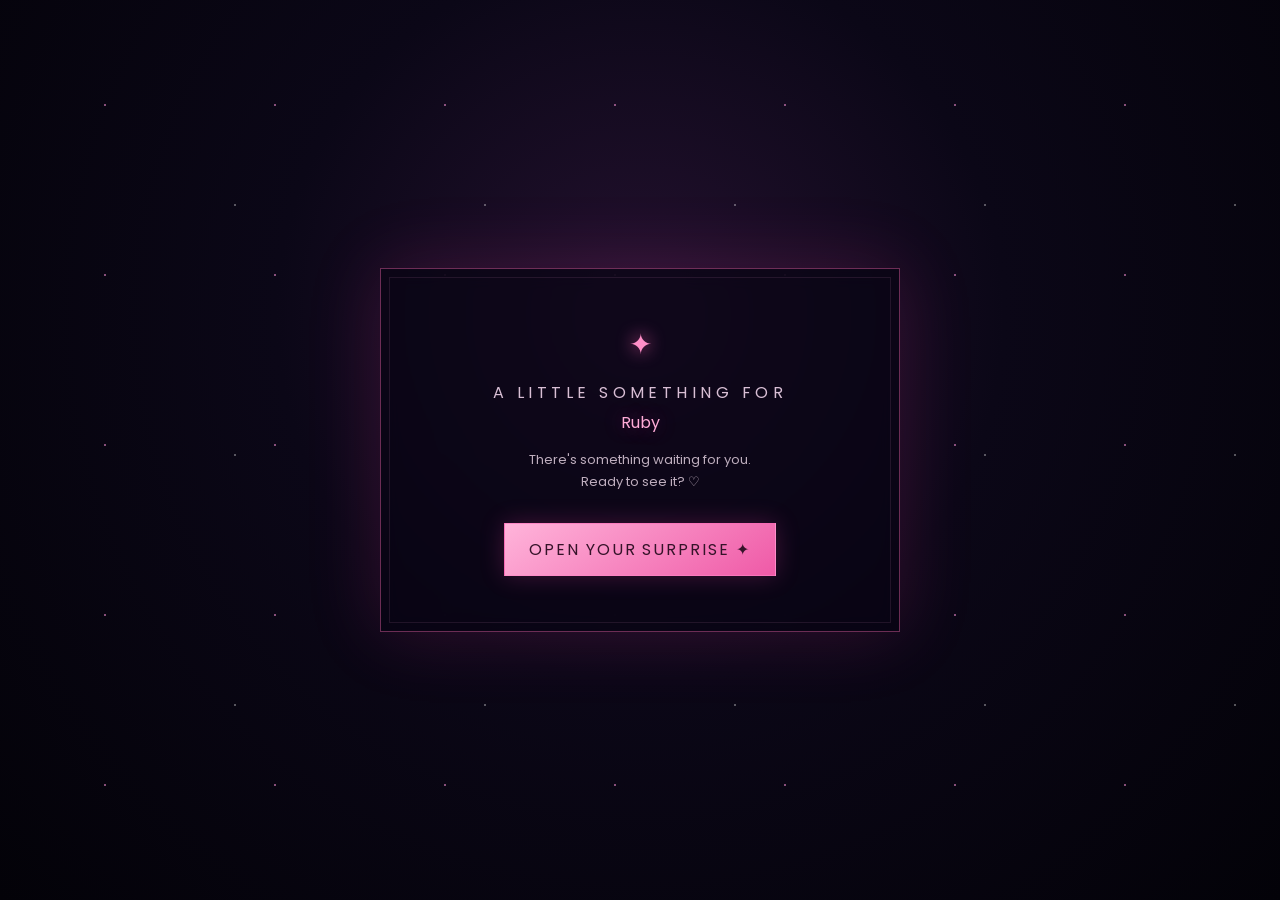
==== index.html @ 95f39a9d "Add initial HTML structure for Ruby surprise page" ====
<!DOCTYPE html>
<html lang="en">
<head>
<meta charset="utf-8">
<meta name="viewport" content="width=device-width,initial-scale=1">
<meta name="theme-color" content="#060511">
<title>For Ruby ✦</title>
<link rel="preconnect" href="https://fonts.googleapis.com">
<link rel="preconnect" href="https://fonts.gstatic.com" crossorigin>
<link href="https://fonts.googleapis.com/css2?family=Great+Vibes&family=Playfair+Display:wght@400;500;600&family=Poppins:wght@300;400;500&display=swap" rel="stylesheet">
<style>
*{box-sizing:border-box}
html,body{margin:0;width:100%;height:100%;overflow:hidden}
body{display:grid;place-items:center;background:radial-gradient(circle at 50% 35%,#24112f 0,#0b0717 42%,#030208 100%);color:#f8eefa;font-family:Poppins,sans-serif}
body:before{content:"";position:fixed;inset:0;pointer-events:none;background-image:radial-gradient(circle,rgba(255,151,220,.8) 0 1px,transparent 1.5px),radial-gradient(circle,rgba(255,255,255,.5) 0 1px,transparent 1.5px);background-size:170px 170px,250px 250px;background-position:20px 20px,110px 80px;animation:stars 18s linear infinite;opacity:.65}
@keyframes stars{to{background-position:190px 180px,10px -100px}}
.card{position:relative;width:min(520px,90vw);padding:55px 30px;text-align:center;border:1px solid rgba(255,105,183,.4);background:rgba(9,5,20,.72);box-shadow:0 0 70px rgba(255,65,170,.16);backdrop-filter:blur(10px)}
.card:before{content:"";position:absolute;inset:8px;border:1px solid rgba(255,155,215,.1);pointer-events:none}
.star{font-size:28px;color:#ff8fc8;text-shadow:0 0 18px #ff62b4;animation:pulse 2s ease-in-out infinite}
@keyframes pulse{50%{transform:scale(1.15);text-shadow:0 0 30px #ff62b4}}
.kicker{margin:14px 0 5px;font:500 12px var(--display);letter-spacing:.28em;color:#d9bfd5}
h1{margin:0;font:400 clamp(55px,14vw,85px)/1 var(--script);color:#ffacd8;text-shadow:0 0 20px rgba(255,89,178,.4)}
p{margin:14px 0 30px;color:#bfaebe;font-size:13px;line-height:1.7}
.enter{display:inline-flex;align-items:center;justify-content:center;min-width:190px;padding:13px 24px;border:1px solid rgba(255,117,191,.55);background:linear-gradient(145deg,#ffb4da,#ef5aa7);color:#351329;text-decoration:none;font:500 11px var(--display);letter-spacing:.12em;box-shadow:0 0 25px rgba(255,75,174,.22);transition:.25s}
.enter:hover{transform:translateY(-3px);box-shadow:0 0 35px rgba(255,75,174,.4)}
@media(max-width:500px){.card{padding:45px 22px}.enter{width:100%}}
</style>
</head>
<body>
<main class="card">
<div class="star">✦</div>
<div class="kicker">A LITTLE SOMETHING FOR</div>
<h1>Ruby</h1>
<p>There's something waiting for you.<br>Ready to see it? ♡</p>
<a class="enter" href="birthday.html">OPEN YOUR SURPRISE ✦</a>
</main>
</body>
</html>
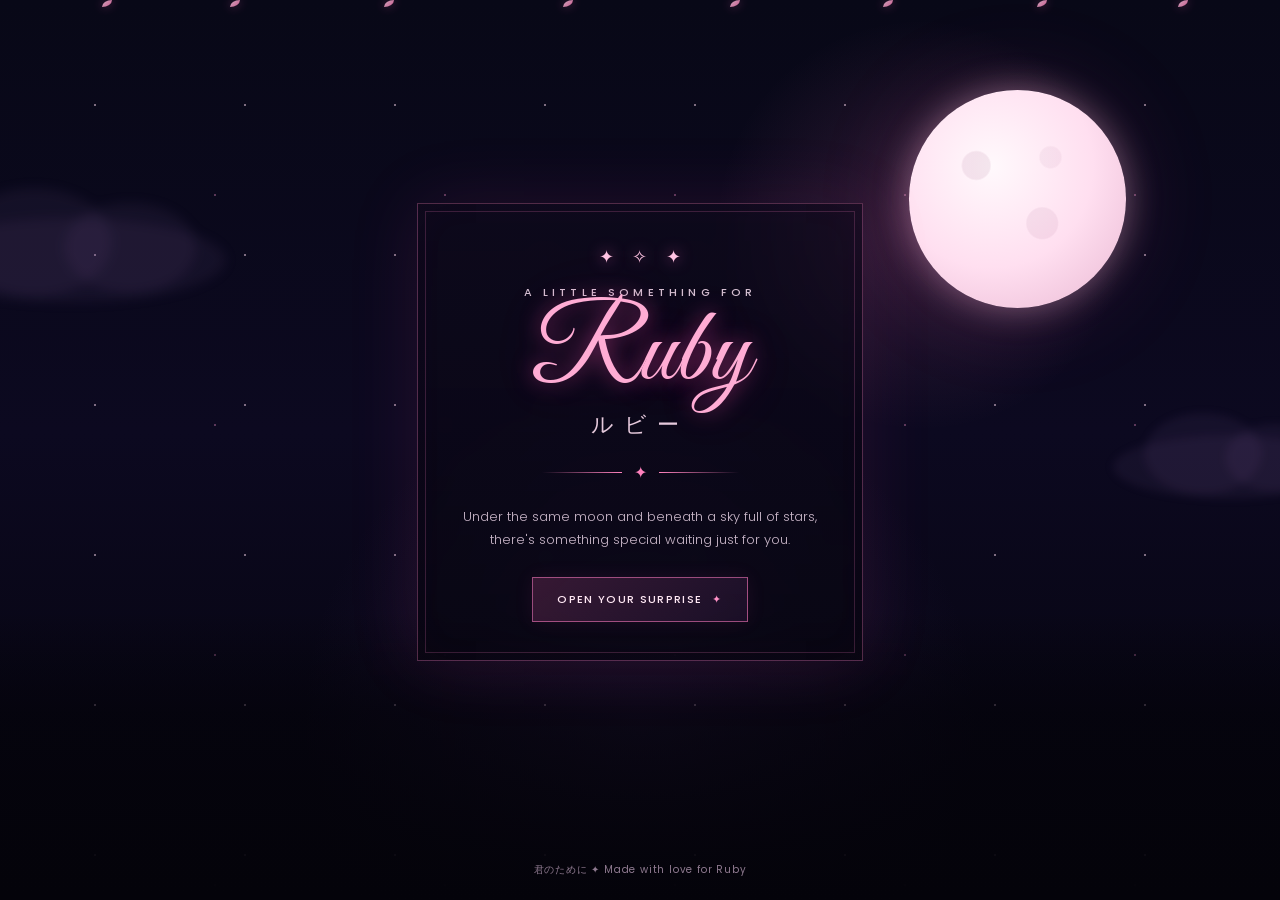
==== commit d87b60a8: "Modify theme color and improve HTML structure Updated theme color and enhanced layout with new eleme" ====
--- a/index.html
+++ b/index.html
@@ -1,38 +1,75 @@
+```html
 <!DOCTYPE html>
 <html lang="en">
 <head>
 <meta charset="utf-8">
 <meta name="viewport" content="width=device-width,initial-scale=1">
-<meta name="theme-color" content="#060511">
+<meta name="theme-color" content="#070511">
 <title>For Ruby ✦</title>
 <link rel="preconnect" href="https://fonts.googleapis.com">
 <link rel="preconnect" href="https://fonts.gstatic.com" crossorigin>
-<link href="https://fonts.googleapis.com/css2?family=Great+Vibes&family=Playfair+Display:wght@400;500;600&family=Poppins:wght@300;400;500&display=swap" rel="stylesheet">
+<link href="https://fonts.googleapis.com/css2?family=Cormorant+Garamond:wght@400;500;600;700&family=Great+Vibes&family=Poppins:wght@300;400;500&display=swap" rel="stylesheet">
 <style>
-*{box-sizing:border-box}
+:root{--pink:#ff79bd;--pink2:#ffc4e3;--ink:#f9edf6;--muted:#c4aec2}
+*{box-sizing:border-box;-webkit-tap-highlight-color:transparent;-webkit-user-select:none;user-select:none}
 html,body{margin:0;width:100%;height:100%;overflow:hidden}
-body{display:grid;place-items:center;background:radial-gradient(circle at 50% 35%,#24112f 0,#0b0717 42%,#030208 100%);color:#f8eefa;font-family:Poppins,sans-serif}
-body:before{content:"";position:fixed;inset:0;pointer-events:none;background-image:radial-gradient(circle,rgba(255,151,220,.8) 0 1px,transparent 1.5px),radial-gradient(circle,rgba(255,255,255,.5) 0 1px,transparent 1.5px);background-size:170px 170px,250px 250px;background-position:20px 20px,110px 80px;animation:stars 18s linear infinite;opacity:.65}
-@keyframes stars{to{background-position:190px 180px,10px -100px}}
-.card{position:relative;width:min(520px,90vw);padding:55px 30px;text-align:center;border:1px solid rgba(255,105,183,.4);background:rgba(9,5,20,.72);box-shadow:0 0 70px rgba(255,65,170,.16);backdrop-filter:blur(10px)}
-.card:before{content:"";position:absolute;inset:8px;border:1px solid rgba(255,155,215,.1);pointer-events:none}
-.star{font-size:28px;color:#ff8fc8;text-shadow:0 0 18px #ff62b4;animation:pulse 2s ease-in-out infinite}
-@keyframes pulse{50%{transform:scale(1.15);text-shadow:0 0 30px #ff62b4}}
-.kicker{margin:14px 0 5px;font:500 12px var(--display);letter-spacing:.28em;color:#d9bfd5}
-h1{margin:0;font:400 clamp(55px,14vw,85px)/1 var(--script);color:#ffacd8;text-shadow:0 0 20px rgba(255,89,178,.4)}
-p{margin:14px 0 30px;color:#bfaebe;font-size:13px;line-height:1.7}
-.enter{display:inline-flex;align-items:center;justify-content:center;min-width:190px;padding:13px 24px;border:1px solid rgba(255,117,191,.55);background:linear-gradient(145deg,#ffb4da,#ef5aa7);color:#351329;text-decoration:none;font:500 11px var(--display);letter-spacing:.12em;box-shadow:0 0 25px rgba(255,75,174,.22);transition:.25s}
-.enter:hover{transform:translateY(-3px);box-shadow:0 0 35px rgba(255,75,174,.4)}
-@media(max-width:500px){.card{padding:45px 22px}.enter{width:100%}}
+body{font-family:Poppins,sans-serif;color:var(--ink);background:#05040d}
+.scene{position:fixed;inset:0;overflow:hidden;background:radial-gradient(circle at 72% 25%,rgba(255,125,194,.16),transparent 18%),radial-gradient(circle at 50% 80%,rgba(105,65,153,.2),transparent 35%),linear-gradient(180deg,#080817 0%,#0c0920 48%,#05040d 100%)}
+.moon{position:absolute;width:clamp(130px,17vw,230px);height:clamp(130px,17vw,230px);right:12%;top:10%;border-radius:50%;background:radial-gradient(circle at 38% 35%,#fff9fc,#ffdff0 52%,#e9b7d2 100%);box-shadow:0 0 35px rgba(255,194,226,.4),0 0 100px rgba(255,95,177,.15)}
+.moon:after{content:"";position:absolute;inset:12%;border-radius:50%;background:radial-gradient(circle at 25% 30%,rgba(184,132,166,.16) 0 8%,transparent 9%),radial-gradient(circle at 65% 65%,rgba(184,132,166,.13) 0 10%,transparent 11%),radial-gradient(circle at 70% 25%,rgba(184,132,166,.1) 0 6%,transparent 7%)}
+.cloud{position:absolute;width:260px;height:70px;border-radius:50%;background:rgba(122,91,145,.1);filter:blur(5px)}
+.cloud:before,.cloud:after{content:"";position:absolute;border-radius:50%;background:inherit}
+.cloud:before{width:130px;height:90px;left:35px;bottom:5px}.cloud:after{width:110px;height:75px;right:25px;bottom:8px}
+.c1{left:-60px;top:25%;transform:scale(1.2)}.c2{right:-80px;top:48%;transform:scale(.9)}
+.sakura{position:absolute;inset:0;pointer-events:none;overflow:hidden}
+.petal{position:absolute;width:10px;height:7px;background:linear-gradient(135deg,#ffd2e8,#ff6eae);border-radius:100% 0 100% 0;opacity:.8;filter:drop-shadow(0 0 5px rgba(255,105,183,.5));animation:fall linear infinite}
+.p1{left:8%;animation-duration:9s;animation-delay:-2s}.p2{left:18%;animation-duration:12s;animation-delay:-7s}.p3{left:30%;animation-duration:10s;animation-delay:-4s}.p4{left:44%;animation-duration:14s;animation-delay:-10s}.p5{left:57%;animation-duration:11s;animation-delay:-6s}.p6{left:69%;animation-duration:13s;animation-delay:-3s}.p7{left:81%;animation-duration:9s;animation-delay:-5s}.p8{left:92%;animation-duration:15s;animation-delay:-9s}
+@keyframes fall{0%{transform:translate3d(0,-10vh,0) rotate(0deg)}35%{margin-left:55px}70%{margin-left:-35px}100%{transform:translate3d(0,110vh,0) rotate(420deg)}}
+.stars{position:absolute;inset:0;background-image:radial-gradient(circle,rgba(255,220,241,.8) 0 1px,transparent 1.5px),radial-gradient(circle,rgba(255,154,211,.55) 0 1px,transparent 1.5px);background-size:150px 150px,230px 230px;background-position:20px 30px,100px 80px;opacity:.6;animation:stars 18s linear infinite}
+@keyframes stars{to{background-position:170px 180px,-30px -100px}}
+.torii{position:absolute;bottom:-8px;left:50%;width:min(620px,75vw);height:270px;transform:translateX(-50%);opacity:.2}
+.torii:before{content:"";position:absolute;left:7%;right:7%;top:22px;height:15px;background:#160b1e;box-shadow:0 -20px 0 -3px #160b1e}
+.torii:after{content:"";position:absolute;left:18%;right:18%;top:36px;height:234px;border-left:13px solid #160b1e;border-right:13px solid #160b1e;box-shadow:inset 0 0 0 0 #160b1e}
+.ground{position:absolute;left:0;right:0;bottom:0;height:32%;background:linear-gradient(180deg,transparent,rgba(4,3,11,.7) 35%,#04030a 100%)}
+.content{position:relative;z-index:5;width:min(650px,90vw);height:100%;margin:auto;display:flex;align-items:center;justify-content:center;text-align:center;padding-bottom:4vh}
+.card{position:relative;padding:42px 45px 38px;border:1px solid rgba(255,130,194,.3);background:linear-gradient(180deg,rgba(15,9,27,.62),rgba(6,5,15,.74));backdrop-filter:blur(8px);box-shadow:0 0 70px rgba(255,74,174,.1),inset 0 0 40px rgba(255,105,183,.025)}
+.card:before,.card:after{content:"";position:absolute;inset:7px;border:1px solid rgba(255,125,190,.1);pointer-events:none}
+.symbol{font-family:"Cormorant Garamond",serif;color:var(--pink2);font-size:18px;letter-spacing:.4em;margin-left:.4em;text-shadow:0 0 15px rgba(255,105,183,.7)}
+.small{margin:16px 0 2px;font:500 11px Poppins,sans-serif;letter-spacing:.38em;color:#d4bfd1}
+h1{margin:0;font:400 clamp(70px,12vw,105px)/1 "Great Vibes",cursive;color:#ffacd4;text-shadow:0 0 20px rgba(255,82,175,.5),0 0 55px rgba(255,82,175,.18)}
+.jp{margin:2px 0 20px;font:400 22px "Cormorant Garamond",serif;letter-spacing:.45em;color:#e5c9dc}
+.line{display:flex;align-items:center;gap:12px;justify-content:center;color:#ff82be}.line span{width:80px;height:1px;background:linear-gradient(90deg,transparent,#ff82be)}.line span:last-child{background:linear-gradient(90deg,#ff82be,transparent)}
+.message{margin:20px 0 26px;color:#cbb8ca;font:300 13px/1.8 Poppins,sans-serif}
+.enter{display:inline-flex;align-items:center;justify-content:center;gap:10px;min-width:205px;padding:13px 24px;border:1px solid rgba(255,125,193,.55);background:linear-gradient(135deg,rgba(255,105,183,.18),rgba(112,58,130,.16));color:#ffe8f4;text-decoration:none;font:500 11px Poppins,sans-serif;letter-spacing:.12em;transition:.3s;box-shadow:0 0 20px rgba(255,91,178,.08)}
+.enter:hover{transform:translateY(-3px);background:linear-gradient(135deg,rgba(255,105,183,.3),rgba(112,58,130,.22));box-shadow:0 0 30px rgba(255,91,178,.25);border-color:#ff91c7}
+.enter span{color:#ff91c7}
+.footer{position:absolute;bottom:22px;left:0;right:0;text-align:center;color:#8f7a90;font:10px Poppins,sans-serif;letter-spacing:.08em}
+@media(max-width:600px){.moon{right:-3%;top:8%;width:135px;height:135px}.card{padding:34px 20px 30px;width:100%}.small{font-size:9px;letter-spacing:.25em}h1{font-size:75px}.jp{font-size:18px}.message{font-size:12px}.torii{width:110vw;height:220px}.enter{width:100%}}
+@media(prefers-reduced-motion:reduce){*,*::before,*::after{animation-duration:.01ms!important;animation-iteration-count:1!important;transition-duration:.01ms!important}}
 </style>
 </head>
 <body>
-<main class="card">
-<div class="star">✦</div>
-<div class="kicker">A LITTLE SOMETHING FOR</div>
+<div class="scene">
+<div class="stars"></div>
+<div class="moon"></div>
+<div class="cloud c1"></div>
+<div class="cloud c2"></div>
+<div class="sakura"><i class="petal p1"></i><i class="petal p2"></i><i class="petal p3"></i><i class="petal p4"></i><i class="petal p5"></i><i class="petal p6"></i><i class="petal p7"></i><i class="petal p8"></i></div>
+<div class="torii"></div>
+<div class="ground"></div>
+<div class="content">
+<div class="card">
+<div class="symbol">✦ ✧ ✦</div>
+<div class="small">A LITTLE SOMETHING FOR</div>
 <h1>Ruby</h1>
-<p>There's something waiting for you.<br>Ready to see it? ♡</p>
-<a class="enter" href="birthday.html">OPEN YOUR SURPRISE ✦</a>
-</main>
+<div class="jp">ルビー</div>
+<div class="line"><span></span>✦<span></span></div>
+<p class="message">Under the same moon and beneath a sky full of stars,<br>there's something special waiting just for you.</p>
+<a class="enter" href="birthday.html">OPEN YOUR SURPRISE <span>✦</span></a>
+</div>
+</div>
+<div class="footer">君のために ✦ Made with love for Ruby</div>
+</div>
 </body>
 </html>
+```
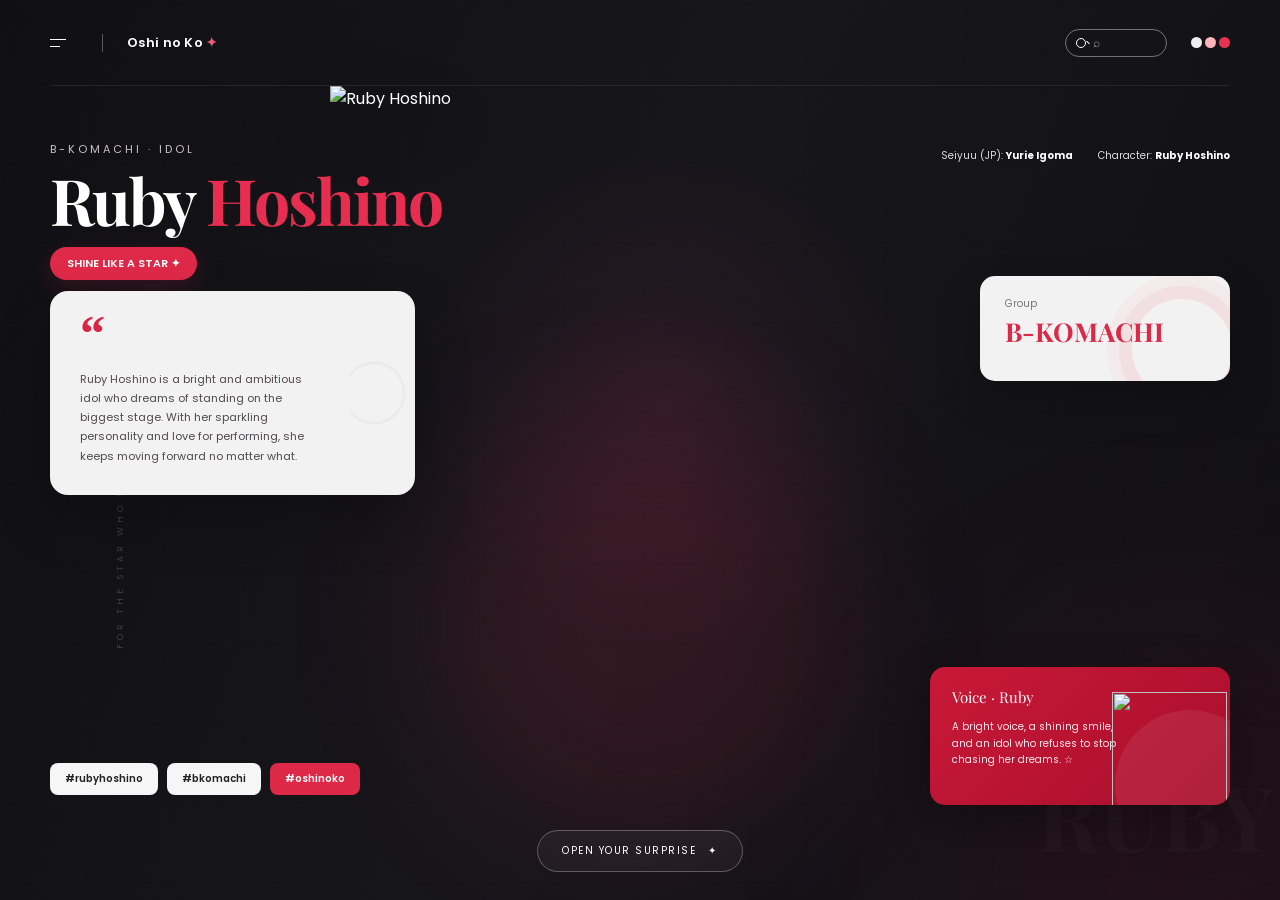
==== commit f4d2e5a3: "Revise HTML structure and styles for Ruby page Updated meta tags, title, and styles for improved lay" ====
--- a/index.html
+++ b/index.html
@@ -1,75 +1,643 @@
-```html
 <!DOCTYPE html>
 <html lang="en">
 <head>
-<meta charset="utf-8">
-<meta name="viewport" content="width=device-width,initial-scale=1">
-<meta name="theme-color" content="#070511">
-<title>For Ruby ✦</title>
+<meta charset="UTF-8">
+<meta name="viewport" content="width=device-width,initial-scale=1.0">
+<meta name="theme-color" content="#111014">
+<title>Ruby Hoshino ✦ Oshi no Ko</title>
 <link rel="preconnect" href="https://fonts.googleapis.com">
 <link rel="preconnect" href="https://fonts.gstatic.com" crossorigin>
-<link href="https://fonts.googleapis.com/css2?family=Cormorant+Garamond:wght@400;500;600;700&family=Great+Vibes&family=Poppins:wght@300;400;500&display=swap" rel="stylesheet">
+<link href="https://fonts.googleapis.com/css2?family=Cormorant+Garamond:wght@500;600;700&family=Playfair+Display:wght@500;600;700&family=Poppins:wght@400;500;600;700&display=swap" rel="stylesheet">
+
 <style>
-:root{--pink:#ff79bd;--pink2:#ffc4e3;--ink:#f9edf6;--muted:#c4aec2}
-*{box-sizing:border-box;-webkit-tap-highlight-color:transparent;-webkit-user-select:none;user-select:none}
-html,body{margin:0;width:100%;height:100%;overflow:hidden}
-body{font-family:Poppins,sans-serif;color:var(--ink);background:#05040d}
-.scene{position:fixed;inset:0;overflow:hidden;background:radial-gradient(circle at 72% 25%,rgba(255,125,194,.16),transparent 18%),radial-gradient(circle at 50% 80%,rgba(105,65,153,.2),transparent 35%),linear-gradient(180deg,#080817 0%,#0c0920 48%,#05040d 100%)}
-.moon{position:absolute;width:clamp(130px,17vw,230px);height:clamp(130px,17vw,230px);right:12%;top:10%;border-radius:50%;background:radial-gradient(circle at 38% 35%,#fff9fc,#ffdff0 52%,#e9b7d2 100%);box-shadow:0 0 35px rgba(255,194,226,.4),0 0 100px rgba(255,95,177,.15)}
-.moon:after{content:"";position:absolute;inset:12%;border-radius:50%;background:radial-gradient(circle at 25% 30%,rgba(184,132,166,.16) 0 8%,transparent 9%),radial-gradient(circle at 65% 65%,rgba(184,132,166,.13) 0 10%,transparent 11%),radial-gradient(circle at 70% 25%,rgba(184,132,166,.1) 0 6%,transparent 7%)}
-.cloud{position:absolute;width:260px;height:70px;border-radius:50%;background:rgba(122,91,145,.1);filter:blur(5px)}
-.cloud:before,.cloud:after{content:"";position:absolute;border-radius:50%;background:inherit}
-.cloud:before{width:130px;height:90px;left:35px;bottom:5px}.cloud:after{width:110px;height:75px;right:25px;bottom:8px}
-.c1{left:-60px;top:25%;transform:scale(1.2)}.c2{right:-80px;top:48%;transform:scale(.9)}
-.sakura{position:absolute;inset:0;pointer-events:none;overflow:hidden}
-.petal{position:absolute;width:10px;height:7px;background:linear-gradient(135deg,#ffd2e8,#ff6eae);border-radius:100% 0 100% 0;opacity:.8;filter:drop-shadow(0 0 5px rgba(255,105,183,.5));animation:fall linear infinite}
-.p1{left:8%;animation-duration:9s;animation-delay:-2s}.p2{left:18%;animation-duration:12s;animation-delay:-7s}.p3{left:30%;animation-duration:10s;animation-delay:-4s}.p4{left:44%;animation-duration:14s;animation-delay:-10s}.p5{left:57%;animation-duration:11s;animation-delay:-6s}.p6{left:69%;animation-duration:13s;animation-delay:-3s}.p7{left:81%;animation-duration:9s;animation-delay:-5s}.p8{left:92%;animation-duration:15s;animation-delay:-9s}
-@keyframes fall{0%{transform:translate3d(0,-10vh,0) rotate(0deg)}35%{margin-left:55px}70%{margin-left:-35px}100%{transform:translate3d(0,110vh,0) rotate(420deg)}}
-.stars{position:absolute;inset:0;background-image:radial-gradient(circle,rgba(255,220,241,.8) 0 1px,transparent 1.5px),radial-gradient(circle,rgba(255,154,211,.55) 0 1px,transparent 1.5px);background-size:150px 150px,230px 230px;background-position:20px 30px,100px 80px;opacity:.6;animation:stars 18s linear infinite}
-@keyframes stars{to{background-position:170px 180px,-30px -100px}}
-.torii{position:absolute;bottom:-8px;left:50%;width:min(620px,75vw);height:270px;transform:translateX(-50%);opacity:.2}
-.torii:before{content:"";position:absolute;left:7%;right:7%;top:22px;height:15px;background:#160b1e;box-shadow:0 -20px 0 -3px #160b1e}
-.torii:after{content:"";position:absolute;left:18%;right:18%;top:36px;height:234px;border-left:13px solid #160b1e;border-right:13px solid #160b1e;box-shadow:inset 0 0 0 0 #160b1e}
-.ground{position:absolute;left:0;right:0;bottom:0;height:32%;background:linear-gradient(180deg,transparent,rgba(4,3,11,.7) 35%,#04030a 100%)}
-.content{position:relative;z-index:5;width:min(650px,90vw);height:100%;margin:auto;display:flex;align-items:center;justify-content:center;text-align:center;padding-bottom:4vh}
-.card{position:relative;padding:42px 45px 38px;border:1px solid rgba(255,130,194,.3);background:linear-gradient(180deg,rgba(15,9,27,.62),rgba(6,5,15,.74));backdrop-filter:blur(8px);box-shadow:0 0 70px rgba(255,74,174,.1),inset 0 0 40px rgba(255,105,183,.025)}
-.card:before,.card:after{content:"";position:absolute;inset:7px;border:1px solid rgba(255,125,190,.1);pointer-events:none}
-.symbol{font-family:"Cormorant Garamond",serif;color:var(--pink2);font-size:18px;letter-spacing:.4em;margin-left:.4em;text-shadow:0 0 15px rgba(255,105,183,.7)}
-.small{margin:16px 0 2px;font:500 11px Poppins,sans-serif;letter-spacing:.38em;color:#d4bfd1}
-h1{margin:0;font:400 clamp(70px,12vw,105px)/1 "Great Vibes",cursive;color:#ffacd4;text-shadow:0 0 20px rgba(255,82,175,.5),0 0 55px rgba(255,82,175,.18)}
-.jp{margin:2px 0 20px;font:400 22px "Cormorant Garamond",serif;letter-spacing:.45em;color:#e5c9dc}
-.line{display:flex;align-items:center;gap:12px;justify-content:center;color:#ff82be}.line span{width:80px;height:1px;background:linear-gradient(90deg,transparent,#ff82be)}.line span:last-child{background:linear-gradient(90deg,#ff82be,transparent)}
-.message{margin:20px 0 26px;color:#cbb8ca;font:300 13px/1.8 Poppins,sans-serif}
-.enter{display:inline-flex;align-items:center;justify-content:center;gap:10px;min-width:205px;padding:13px 24px;border:1px solid rgba(255,125,193,.55);background:linear-gradient(135deg,rgba(255,105,183,.18),rgba(112,58,130,.16));color:#ffe8f4;text-decoration:none;font:500 11px Poppins,sans-serif;letter-spacing:.12em;transition:.3s;box-shadow:0 0 20px rgba(255,91,178,.08)}
-.enter:hover{transform:translateY(-3px);background:linear-gradient(135deg,rgba(255,105,183,.3),rgba(112,58,130,.22));box-shadow:0 0 30px rgba(255,91,178,.25);border-color:#ff91c7}
-.enter span{color:#ff91c7}
-.footer{position:absolute;bottom:22px;left:0;right:0;text-align:center;color:#8f7a90;font:10px Poppins,sans-serif;letter-spacing:.08em}
-@media(max-width:600px){.moon{right:-3%;top:8%;width:135px;height:135px}.card{padding:34px 20px 30px;width:100%}.small{font-size:9px;letter-spacing:.25em}h1{font-size:75px}.jp{font-size:18px}.message{font-size:12px}.torii{width:110vw;height:220px}.enter{width:100%}}
-@media(prefers-reduced-motion:reduce){*,*::before,*::after{animation-duration:.01ms!important;animation-iteration-count:1!important;transition-duration:.01ms!important}}
+*{box-sizing:border-box;margin:0;padding:0}
+html{scroll-behavior:smooth}
+body{background:#111014;color:#fff;font-family:Poppins,sans-serif;overflow-x:hidden}
+a{text-decoration:none;color:inherit}
+button{font:inherit}
+
+.page{
+  min-height:100vh;
+  position:relative;
+  overflow:hidden;
+  background:
+    radial-gradient(circle at 52% 45%,rgba(255,75,135,.09),transparent 30%),
+    linear-gradient(110deg,#101014,#17161b 48%,#101014);
+}
+
+.page:before{
+  content:"";
+  position:absolute;
+  inset:0;
+  opacity:.16;
+  pointer-events:none;
+  background-image:
+    linear-gradient(rgba(255,255,255,.035) 1px,transparent 1px),
+    linear-gradient(90deg,rgba(255,255,255,.035) 1px,transparent 1px);
+  background-size:80px 80px;
+}
+
+.page:after{
+  content:"";
+  position:absolute;
+  width:600px;
+  height:600px;
+  right:-240px;
+  bottom:-300px;
+  border-radius:50%;
+  background:rgba(230,35,75,.08);
+  filter:blur(100px);
+}
+
+.container{width:min(1180px,calc(100% - 70px));margin:auto;position:relative;z-index:2}
+
+/* HEADER */
+
+.header{
+  height:86px;
+  display:flex;
+  align-items:center;
+  justify-content:space-between;
+  border-bottom:1px solid rgba(255,255,255,.08);
+}
+
+.header-left,.header-right{display:flex;align-items:center;gap:24px}
+
+.menu{
+  width:28px;
+  height:20px;
+  display:flex;
+  flex-direction:column;
+  justify-content:center;
+  gap:6px;
+}
+
+.menu span{height:1px;background:#fff;display:block}
+.menu span:first-child{width:16px}
+.menu span:last-child{width:10px}
+
+.header-line{width:1px;height:18px;background:rgba(255,255,255,.3)}
+
+.brand{
+  font-size:13px;
+  font-weight:600;
+  letter-spacing:.3px;
+}
+
+.brand span{color:#f05a72}
+
+.search{
+  width:102px;
+  height:28px;
+  border:1px solid rgba(255,255,255,.4);
+  border-radius:30px;
+  display:flex;
+  align-items:center;
+  padding:0 10px;
+  color:#aaa;
+  font-size:12px;
+}
+
+.search:before{
+  content:"";
+  width:8px;
+  height:8px;
+  border:1px solid #fff;
+  border-radius:50%;
+  margin-right:7px;
+}
+
+.search:after{
+  content:"";
+  width:4px;
+  height:1px;
+  background:#fff;
+  transform:rotate(45deg);
+  position:absolute;
+  margin-left:10px;
+}
+
+.dots{display:flex;gap:3px}
+.dots i{width:11px;height:11px;border-radius:50%;display:block;background:#eee}
+.dots i:nth-child(2){background:#ffb3bb}
+.dots i:nth-child(3){background:#e63350}
+
+/* HERO */
+
+.hero{
+  min-height:calc(100vh - 86px);
+  position:relative;
+}
+
+.hero-info{
+  position:absolute;
+  top:55px;
+  left:0;
+  z-index:5;
+}
+
+.kicker{
+  font-size:11px;
+  text-transform:uppercase;
+  letter-spacing:3px;
+  color:#c8c4c8;
+  margin-bottom:13px;
+}
+
+.hero-title{
+  font-family:"Playfair Display",serif;
+  font-size:64px;
+  line-height:.9;
+  letter-spacing:-2px;
+  font-weight:700;
+}
+
+.hero-title span{color:#e72e50}
+
+.hero-sub{
+  display:inline-flex;
+  margin-top:18px;
+  padding:8px 17px;
+  border-radius:20px;
+  background:#df2948;
+  font-size:11px;
+  font-weight:600;
+  box-shadow:0 8px 25px rgba(223,41,72,.18);
+}
+
+/* CHARACTER */
+
+.character-wrap{
+  position:absolute;
+  width:min(620px,58vw);
+  height:calc(100vh - 86px);
+  left:50%;
+  top:0;
+  transform:translateX(-50%);
+  display:flex;
+  align-items:flex-end;
+  justify-content:center;
+  pointer-events:none;
+  z-index:3;
+}
+
+.character-glow{
+  position:absolute;
+  width:420px;
+  height:420px;
+  border-radius:50%;
+  background:rgba(235,44,83,.12);
+  filter:blur(70px);
+  bottom:8%;
+}
+
+.character{
+  position:relative;
+  width:100%;
+  height:100%;
+  object-fit:contain;
+  object-position:center bottom;
+  filter:drop-shadow(0 20px 35px rgba(0,0,0,.35));
+  z-index:2;
+}
+
+/* VOICE */
+
+.voice-info{
+  position:absolute;
+  right:0;
+  top:62px;
+  z-index:5;
+  font-size:10px;
+  color:#ddd;
+  display:flex;
+  gap:25px;
+}
+
+.voice-info strong{color:#fff}
+
+/* WHITE CARD */
+
+.profile-card{
+  position:absolute;
+  z-index:6;
+  left:0;
+  top:205px;
+  width:365px;
+  min-height:175px;
+  padding:29px 30px;
+  border-radius:18px;
+  background:rgba(250,249,249,.97);
+  color:#19171a;
+  box-shadow:0 25px 55px rgba(0,0,0,.22);
+}
+
+.profile-card:after{
+  content:"";
+  position:absolute;
+  right:-55px;
+  top:0;
+  width:120px;
+  height:100%;
+  opacity:.35;
+  background:radial-gradient(circle at 20% 50%,transparent 0 20%,#ddd 21% 22%,transparent 23% 100%);
+}
+
+.quote-mark{
+  font-family:Georgia,serif;
+  color:#d92543;
+  font-size:50px;
+  font-weight:bold;
+  line-height:.55;
+  margin-bottom:22px;
+}
+
+.profile-card p{
+  width:80%;
+  font-size:11px;
+  line-height:1.75;
+  color:#4e4a4d;
+}
+
+/* IDOL CARD */
+
+.idol-card{
+  position:absolute;
+  right:0;
+  top:190px;
+  z-index:6;
+  width:250px;
+  min-height:105px;
+  padding:20px 25px;
+  border-radius:15px;
+  background:rgba(250,249,249,.97);
+  color:#19171a;
+  box-shadow:0 20px 45px rgba(0,0,0,.18);
+  overflow:hidden;
+}
+
+.idol-card:after{
+  content:"";
+  position:absolute;
+  width:100px;
+  height:100px;
+  right:-15px;
+  top:10px;
+  border-radius:50%;
+  border:13px solid rgba(223,41,72,.09);
+  box-shadow:0 0 0 12px rgba(223,41,72,.04);
+}
+
+.idol-label{
+  font-size:10px;
+  color:#777;
+  margin-bottom:2px;
+}
+
+.idol-name{
+  font-family:"Playfair Display",serif;
+  font-size:26px;
+  font-weight:700;
+  color:#dc2948;
+}
+
+/* RED CARD */
+
+.voice-card{
+  position:absolute;
+  right:0;
+  bottom:95px;
+  width:300px;
+  min-height:138px;
+  padding:20px 22px;
+  background:linear-gradient(135deg,#c91838,#a80f2b);
+  border-radius:15px;
+  z-index:7;
+  overflow:hidden;
+  box-shadow:0 20px 50px rgba(0,0,0,.3);
+}
+
+.voice-card:after{
+  content:"";
+  position:absolute;
+  right:-35px;
+  bottom:-55px;
+  width:150px;
+  height:150px;
+  border-radius:50%;
+  background:rgba(255,255,255,.07);
+}
+
+.voice-title{
+  font-family:"Playfair Display",serif;
+  font-size:15px;
+  margin-bottom:12px;
+}
+
+.voice-card p{
+  width:65%;
+  font-size:10px;
+  line-height:1.65;
+  color:#ffe9ee;
+}
+
+.voice-character{
+  position:absolute;
+  right:3px;
+  bottom:-2px;
+  width:115px;
+  height:115px;
+  object-fit:contain;
+  z-index:2;
+}
+
+/* TAGS */
+
+.tags{
+  position:absolute;
+  left:0;
+  bottom:105px;
+  display:flex;
+  flex-wrap:wrap;
+  gap:9px;
+  max-width:330px;
+  z-index:7;
+}
+
+.tag{
+  padding:8px 15px;
+  border-radius:8px;
+  background:#f7f6f7;
+  color:#222;
+  font-size:10px;
+  font-weight:600;
+}
+
+.tag.red{background:#dd2947;color:#fff}
+
+/* BOTTOM */
+
+.bottom{
+  position:absolute;
+  left:50%;
+  bottom:28px;
+  transform:translateX(-50%);
+  width:100%;
+  display:flex;
+  justify-content:center;
+  z-index:8;
+}
+
+.open{
+  display:inline-flex;
+  align-items:center;
+  gap:12px;
+  padding:12px 24px;
+  border:1px solid rgba(255,255,255,.28);
+  border-radius:30px;
+  background:rgba(255,255,255,.04);
+  backdrop-filter:blur(10px);
+  font-size:10px;
+  letter-spacing:1.5px;
+  transition:.25s;
+}
+
+.open:hover{
+  background:#e02b4a;
+  border-color:#e02b4a;
+  transform:translateY(-2px);
+}
+
+/* DECORATIONS */
+
+.side-text{
+  position:absolute;
+  left:-95px;
+  top:48%;
+  transform:rotate(-90deg);
+  color:rgba(255,255,255,.18);
+  font-size:9px;
+  letter-spacing:4px;
+  text-transform:uppercase;
+}
+
+.watermark{
+  position:absolute;
+  right:-45px;
+  bottom:25px;
+  font-family:"Playfair Display",serif;
+  font-size:90px;
+  font-weight:700;
+  color:rgba(255,255,255,.025);
+  user-select:none;
+}
+
+/* MOBILE */
+
+@media(max-width:900px){
+  .container{width:min(100% - 35px,650px)}
+  .hero{min-height:900px}
+  .character-wrap{width:570px;height:760px;top:90px}
+  .hero-info{top:35px}
+  .hero-title{font-size:50px}
+  .voice-info{top:38px;right:0}
+  .profile-card{top:255px;left:0;width:310px}
+  .idol-card{top:250px;right:0;width:205px}
+  .voice-card{bottom:115px;right:0;width:280px}
+  .tags{bottom:115px;left:0;width:260px}
+}
+
+@media(max-width:650px){
+  .container{width:calc(100% - 24px)}
+  .header{height:70px}
+  .brand{font-size:11px}
+  .search{display:none}
+  .header-right{gap:10px}
+  .dots i{width:9px;height:9px}
+
+  .hero{min-height:850px}
+
+  .hero-info{top:27px;left:8px}
+  .kicker{font-size:8px;letter-spacing:2px}
+  .hero-title{font-size:42px}
+  .hero-sub{font-size:8px;padding:7px 12px}
+
+  .voice-info{
+    top:29px;
+    right:8px;
+    gap:7px;
+    font-size:7px;
+  }
+
+  .character-wrap{
+    width:100%;
+    height:650px;
+    top:120px;
+  }
+
+  .character{
+    object-position:center bottom;
+  }
+
+  .profile-card{
+    top:455px;
+    left:8px;
+    width:calc(100% - 16px);
+    min-height:135px;
+    padding:20px;
+  }
+
+  .profile-card p{font-size:9px;width:75%}
+  .quote-mark{font-size:38px;margin-bottom:13px}
+
+  .idol-card{
+    top:570px;
+    right:8px;
+    width:145px;
+    min-height:70px;
+    padding:13px;
+  }
+
+  .idol-label{font-size:7px}
+  .idol-name{font-size:18px}
+
+  .voice-card{
+    bottom:88px;
+    right:8px;
+    width:220px;
+    min-height:115px;
+    padding:16px;
+  }
+
+  .voice-title{font-size:12px}
+  .voice-card p{font-size:8px}
+  .voice-character{width:90px;height:90px}
+
+  .tags{
+    left:8px;
+    bottom:90px;
+    max-width:175px;
+    gap:5px;
+  }
+
+  .tag{font-size:7px;padding:6px 10px}
+  .bottom{bottom:20px}
+  .open{font-size:8px;padding:10px 17px}
+  .side-text,.watermark{display:none}
+}
+
+@media(prefers-reduced-motion:reduce){
+  html{scroll-behavior:auto}
+  .open{transition:none}
+}
 </style>
 </head>
+
 <body>
-<div class="scene">
-<div class="stars"></div>
-<div class="moon"></div>
-<div class="cloud c1"></div>
-<div class="cloud c2"></div>
-<div class="sakura"><i class="petal p1"></i><i class="petal p2"></i><i class="petal p3"></i><i class="petal p4"></i><i class="petal p5"></i><i class="petal p6"></i><i class="petal p7"></i><i class="petal p8"></i></div>
-<div class="torii"></div>
-<div class="ground"></div>
-<div class="content">
-<div class="card">
-<div class="symbol">✦ ✧ ✦</div>
-<div class="small">A LITTLE SOMETHING FOR</div>
-<h1>Ruby</h1>
-<div class="jp">ルビー</div>
-<div class="line"><span></span>✦<span></span></div>
-<p class="message">Under the same moon and beneath a sky full of stars,<br>there's something special waiting just for you.</p>
-<a class="enter" href="birthday.html">OPEN YOUR SURPRISE <span>✦</span></a>
+
+<div class="page">
+  <div class="container">
+
+    <header class="header">
+      <div class="header-left">
+        <div class="menu" aria-label="Menu">
+          <span></span>
+          <span></span>
+        </div>
+
+        <div class="header-line"></div>
+
+        <a class="brand" href="index.html">
+          Oshi no Ko <span>✦</span>
+        </a>
+      </div>
+
+      <div class="header-right">
+        <div class="search">⌕</div>
+
+        <div class="dots">
+          <i></i>
+          <i></i>
+          <i></i>
+        </div>
+      </div>
+    </header>
+
+    <main class="hero">
+
+      <div class="hero-info">
+        <div class="kicker">B-Komachi · Idol</div>
+        <h1 class="hero-title">Ruby <span>Hoshino</span></h1>
+        <div class="hero-sub">SHINE LIKE A STAR ✦</div>
+      </div>
+
+      <div class="voice-info">
+        <span>Seiyuu (JP): <strong>Yurie Igoma</strong></span>
+        <span>Character: <strong>Ruby Hoshino</strong></span>
+      </div>
+
+      <div class="character-wrap">
+        <div class="character-glow"></div>
+
+        <!-- MAIN RUBY IMAGE -->
+        <img
+          class="character"
+          src="assets/ruby-main.png"
+          alt="Ruby Hoshino"
+        >
+      </div>
+
+      <section class="profile-card">
+        <div class="quote-mark">“</div>
+
+        <p>
+          Ruby Hoshino is a bright and ambitious idol who dreams of standing
+          on the biggest stage. With her sparkling personality and love for
+          performing, she keeps moving forward no matter what.
+        </p>
+      </section>
+
+      <section class="idol-card">
+        <div class="idol-label">Group</div>
+        <div class="idol-name">B-KOMACHI</div>
+      </section>
+
+      <section class="voice-card">
+        <div class="voice-title">Voice · Ruby</div>
+
+        <p>
+          A bright voice, a shining smile, and an idol who refuses to stop
+          chasing her dreams. ☆
+        </p>
+
+        <!-- OPTIONAL SMALL RUBY / CHIBI IMAGE -->
+        <img
+          class="voice-character"
+          src="assets/ruby-mini.png"
+          alt=""
+        >
+      </section>
+
+      <div class="tags">
+        <span class="tag">#rubyhoshino</span>
+        <span class="tag">#bkomachi</span>
+        <span class="tag red">#oshinoko</span>
+      </div>
+
+      <div class="side-text">FOR THE STAR WHO SHINES THE BRIGHTEST</div>
+
+      <div class="watermark">RUBY</div>
+
+      <div class="bottom">
+        <a class="open" href="birthday.html">
+          OPEN YOUR SURPRISE <span>✦</span>
+        </a>
+      </div>
+
+    </main>
+
+  </div>
 </div>
-</div>
-<div class="footer">君のために ✦ Made with love for Ruby</div>
-</div>
+
 </body>
 </html>
-```
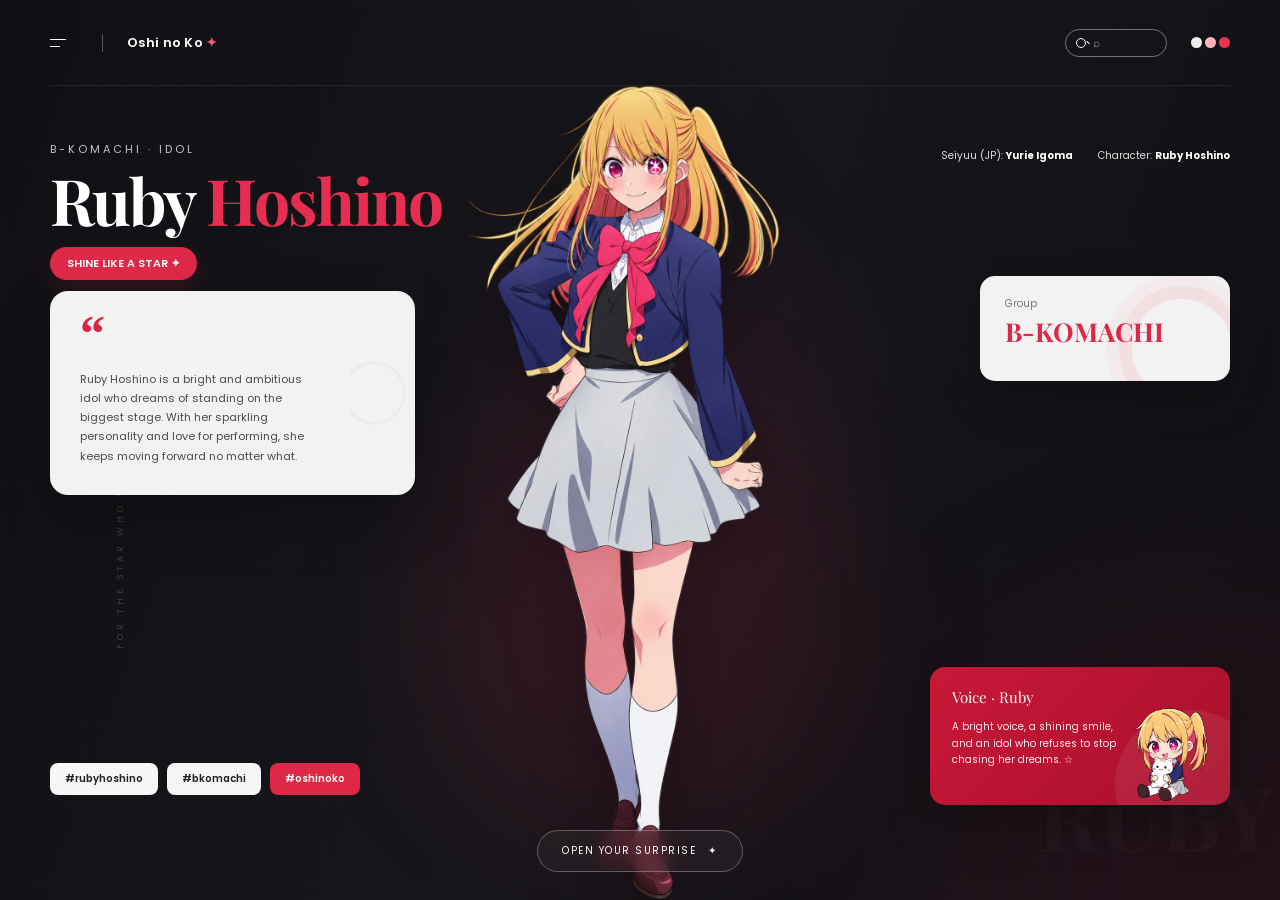
==== commit 0a4b357a: "Update index.html" ====
--- a/index.html
+++ b/index.html
@@ -1,3 +1,4 @@
+
 <!DOCTYPE html>
 <html lang="en">
 <head>
@@ -8,636 +9,47 @@
 <link rel="preconnect" href="https://fonts.googleapis.com">
 <link rel="preconnect" href="https://fonts.gstatic.com" crossorigin>
 <link href="https://fonts.googleapis.com/css2?family=Cormorant+Garamond:wght@500;600;700&family=Playfair+Display:wght@500;600;700&family=Poppins:wght@400;500;600;700&display=swap" rel="stylesheet">
-
 <style>
-*{box-sizing:border-box;margin:0;padding:0}
-html{scroll-behavior:smooth}
-body{background:#111014;color:#fff;font-family:Poppins,sans-serif;overflow-x:hidden}
-a{text-decoration:none;color:inherit}
-button{font:inherit}
-
-.page{
-  min-height:100vh;
-  position:relative;
-  overflow:hidden;
-  background:
-    radial-gradient(circle at 52% 45%,rgba(255,75,135,.09),transparent 30%),
-    linear-gradient(110deg,#101014,#17161b 48%,#101014);
-}
-
-.page:before{
-  content:"";
-  position:absolute;
-  inset:0;
-  opacity:.16;
-  pointer-events:none;
-  background-image:
-    linear-gradient(rgba(255,255,255,.035) 1px,transparent 1px),
-    linear-gradient(90deg,rgba(255,255,255,.035) 1px,transparent 1px);
-  background-size:80px 80px;
-}
-
-.page:after{
-  content:"";
-  position:absolute;
-  width:600px;
-  height:600px;
-  right:-240px;
-  bottom:-300px;
-  border-radius:50%;
-  background:rgba(230,35,75,.08);
-  filter:blur(100px);
-}
-
+*{box-sizing:border-box;margin:0;padding:0}html{scroll-behavior:smooth}body{background:#111014;color:#fff;font-family:Poppins,sans-serif;overflow-x:hidden}a{text-decoration:none;color:inherit}button{font:inherit}
+.page{min-height:100vh;position:relative;overflow:hidden;background:radial-gradient(circle at 52% 45%,rgba(255,75,135,.09),transparent 30%),linear-gradient(110deg,#101014,#17161b 48%,#101014)}
+.page:before{content:"";position:absolute;inset:0;opacity:.16;pointer-events:none;background-image:linear-gradient(rgba(255,255,255,.035) 1px,transparent 1px),linear-gradient(90deg,rgba(255,255,255,.035) 1px,transparent 1px);background-size:80px 80px}
+.page:after{content:"";position:absolute;width:600px;height:600px;right:-240px;bottom:-300px;border-radius:50%;background:rgba(230,35,75,.08);filter:blur(100px)}
 .container{width:min(1180px,calc(100% - 70px));margin:auto;position:relative;z-index:2}
-
-/* HEADER */
-
-.header{
-  height:86px;
-  display:flex;
-  align-items:center;
-  justify-content:space-between;
-  border-bottom:1px solid rgba(255,255,255,.08);
-}
-
-.header-left,.header-right{display:flex;align-items:center;gap:24px}
-
-.menu{
-  width:28px;
-  height:20px;
-  display:flex;
-  flex-direction:column;
-  justify-content:center;
-  gap:6px;
-}
-
-.menu span{height:1px;background:#fff;display:block}
-.menu span:first-child{width:16px}
-.menu span:last-child{width:10px}
-
-.header-line{width:1px;height:18px;background:rgba(255,255,255,.3)}
-
-.brand{
-  font-size:13px;
-  font-weight:600;
-  letter-spacing:.3px;
-}
-
-.brand span{color:#f05a72}
-
-.search{
-  width:102px;
-  height:28px;
-  border:1px solid rgba(255,255,255,.4);
-  border-radius:30px;
-  display:flex;
-  align-items:center;
-  padding:0 10px;
-  color:#aaa;
-  font-size:12px;
-}
-
-.search:before{
-  content:"";
-  width:8px;
-  height:8px;
-  border:1px solid #fff;
-  border-radius:50%;
-  margin-right:7px;
-}
-
-.search:after{
-  content:"";
-  width:4px;
-  height:1px;
-  background:#fff;
-  transform:rotate(45deg);
-  position:absolute;
-  margin-left:10px;
-}
-
-.dots{display:flex;gap:3px}
-.dots i{width:11px;height:11px;border-radius:50%;display:block;background:#eee}
-.dots i:nth-child(2){background:#ffb3bb}
-.dots i:nth-child(3){background:#e63350}
-
-/* HERO */
-
-.hero{
-  min-height:calc(100vh - 86px);
-  position:relative;
-}
-
-.hero-info{
-  position:absolute;
-  top:55px;
-  left:0;
-  z-index:5;
-}
-
-.kicker{
-  font-size:11px;
-  text-transform:uppercase;
-  letter-spacing:3px;
-  color:#c8c4c8;
-  margin-bottom:13px;
-}
-
-.hero-title{
-  font-family:"Playfair Display",serif;
-  font-size:64px;
-  line-height:.9;
-  letter-spacing:-2px;
-  font-weight:700;
-}
-
-.hero-title span{color:#e72e50}
-
-.hero-sub{
-  display:inline-flex;
-  margin-top:18px;
-  padding:8px 17px;
-  border-radius:20px;
-  background:#df2948;
-  font-size:11px;
-  font-weight:600;
-  box-shadow:0 8px 25px rgba(223,41,72,.18);
-}
-
-/* CHARACTER */
-
-.character-wrap{
-  position:absolute;
-  width:min(620px,58vw);
-  height:calc(100vh - 86px);
-  left:50%;
-  top:0;
-  transform:translateX(-50%);
-  display:flex;
-  align-items:flex-end;
-  justify-content:center;
-  pointer-events:none;
-  z-index:3;
-}
-
-.character-glow{
-  position:absolute;
-  width:420px;
-  height:420px;
-  border-radius:50%;
-  background:rgba(235,44,83,.12);
-  filter:blur(70px);
-  bottom:8%;
-}
-
-.character{
-  position:relative;
-  width:100%;
-  height:100%;
-  object-fit:contain;
-  object-position:center bottom;
-  filter:drop-shadow(0 20px 35px rgba(0,0,0,.35));
-  z-index:2;
-}
-
-/* VOICE */
-
-.voice-info{
-  position:absolute;
-  right:0;
-  top:62px;
-  z-index:5;
-  font-size:10px;
-  color:#ddd;
-  display:flex;
-  gap:25px;
-}
-
-.voice-info strong{color:#fff}
-
-/* WHITE CARD */
-
-.profile-card{
-  position:absolute;
-  z-index:6;
-  left:0;
-  top:205px;
-  width:365px;
-  min-height:175px;
-  padding:29px 30px;
-  border-radius:18px;
-  background:rgba(250,249,249,.97);
-  color:#19171a;
-  box-shadow:0 25px 55px rgba(0,0,0,.22);
-}
-
-.profile-card:after{
-  content:"";
-  position:absolute;
-  right:-55px;
-  top:0;
-  width:120px;
-  height:100%;
-  opacity:.35;
-  background:radial-gradient(circle at 20% 50%,transparent 0 20%,#ddd 21% 22%,transparent 23% 100%);
-}
-
-.quote-mark{
-  font-family:Georgia,serif;
-  color:#d92543;
-  font-size:50px;
-  font-weight:bold;
-  line-height:.55;
-  margin-bottom:22px;
-}
-
-.profile-card p{
-  width:80%;
-  font-size:11px;
-  line-height:1.75;
-  color:#4e4a4d;
-}
-
-/* IDOL CARD */
-
-.idol-card{
-  position:absolute;
-  right:0;
-  top:190px;
-  z-index:6;
-  width:250px;
-  min-height:105px;
-  padding:20px 25px;
-  border-radius:15px;
-  background:rgba(250,249,249,.97);
-  color:#19171a;
-  box-shadow:0 20px 45px rgba(0,0,0,.18);
-  overflow:hidden;
-}
-
-.idol-card:after{
-  content:"";
-  position:absolute;
-  width:100px;
-  height:100px;
-  right:-15px;
-  top:10px;
-  border-radius:50%;
-  border:13px solid rgba(223,41,72,.09);
-  box-shadow:0 0 0 12px rgba(223,41,72,.04);
-}
-
-.idol-label{
-  font-size:10px;
-  color:#777;
-  margin-bottom:2px;
-}
-
-.idol-name{
-  font-family:"Playfair Display",serif;
-  font-size:26px;
-  font-weight:700;
-  color:#dc2948;
-}
-
-/* RED CARD */
-
-.voice-card{
-  position:absolute;
-  right:0;
-  bottom:95px;
-  width:300px;
-  min-height:138px;
-  padding:20px 22px;
-  background:linear-gradient(135deg,#c91838,#a80f2b);
-  border-radius:15px;
-  z-index:7;
-  overflow:hidden;
-  box-shadow:0 20px 50px rgba(0,0,0,.3);
-}
-
-.voice-card:after{
-  content:"";
-  position:absolute;
-  right:-35px;
-  bottom:-55px;
-  width:150px;
-  height:150px;
-  border-radius:50%;
-  background:rgba(255,255,255,.07);
-}
-
-.voice-title{
-  font-family:"Playfair Display",serif;
-  font-size:15px;
-  margin-bottom:12px;
-}
-
-.voice-card p{
-  width:65%;
-  font-size:10px;
-  line-height:1.65;
-  color:#ffe9ee;
-}
-
-.voice-character{
-  position:absolute;
-  right:3px;
-  bottom:-2px;
-  width:115px;
-  height:115px;
-  object-fit:contain;
-  z-index:2;
-}
-
-/* TAGS */
-
-.tags{
-  position:absolute;
-  left:0;
-  bottom:105px;
-  display:flex;
-  flex-wrap:wrap;
-  gap:9px;
-  max-width:330px;
-  z-index:7;
-}
-
-.tag{
-  padding:8px 15px;
-  border-radius:8px;
-  background:#f7f6f7;
-  color:#222;
-  font-size:10px;
-  font-weight:600;
-}
-
-.tag.red{background:#dd2947;color:#fff}
-
-/* BOTTOM */
-
-.bottom{
-  position:absolute;
-  left:50%;
-  bottom:28px;
-  transform:translateX(-50%);
-  width:100%;
-  display:flex;
-  justify-content:center;
-  z-index:8;
-}
-
-.open{
-  display:inline-flex;
-  align-items:center;
-  gap:12px;
-  padding:12px 24px;
-  border:1px solid rgba(255,255,255,.28);
-  border-radius:30px;
-  background:rgba(255,255,255,.04);
-  backdrop-filter:blur(10px);
-  font-size:10px;
-  letter-spacing:1.5px;
-  transition:.25s;
-}
-
-.open:hover{
-  background:#e02b4a;
-  border-color:#e02b4a;
-  transform:translateY(-2px);
-}
-
-/* DECORATIONS */
-
-.side-text{
-  position:absolute;
-  left:-95px;
-  top:48%;
-  transform:rotate(-90deg);
-  color:rgba(255,255,255,.18);
-  font-size:9px;
-  letter-spacing:4px;
-  text-transform:uppercase;
-}
-
-.watermark{
-  position:absolute;
-  right:-45px;
-  bottom:25px;
-  font-family:"Playfair Display",serif;
-  font-size:90px;
-  font-weight:700;
-  color:rgba(255,255,255,.025);
-  user-select:none;
-}
-
-/* MOBILE */
-
-@media(max-width:900px){
-  .container{width:min(100% - 35px,650px)}
-  .hero{min-height:900px}
-  .character-wrap{width:570px;height:760px;top:90px}
-  .hero-info{top:35px}
-  .hero-title{font-size:50px}
-  .voice-info{top:38px;right:0}
-  .profile-card{top:255px;left:0;width:310px}
-  .idol-card{top:250px;right:0;width:205px}
-  .voice-card{bottom:115px;right:0;width:280px}
-  .tags{bottom:115px;left:0;width:260px}
-}
-
-@media(max-width:650px){
-  .container{width:calc(100% - 24px)}
-  .header{height:70px}
-  .brand{font-size:11px}
-  .search{display:none}
-  .header-right{gap:10px}
-  .dots i{width:9px;height:9px}
-
-  .hero{min-height:850px}
-
-  .hero-info{top:27px;left:8px}
-  .kicker{font-size:8px;letter-spacing:2px}
-  .hero-title{font-size:42px}
-  .hero-sub{font-size:8px;padding:7px 12px}
-
-  .voice-info{
-    top:29px;
-    right:8px;
-    gap:7px;
-    font-size:7px;
-  }
-
-  .character-wrap{
-    width:100%;
-    height:650px;
-    top:120px;
-  }
-
-  .character{
-    object-position:center bottom;
-  }
-
-  .profile-card{
-    top:455px;
-    left:8px;
-    width:calc(100% - 16px);
-    min-height:135px;
-    padding:20px;
-  }
-
-  .profile-card p{font-size:9px;width:75%}
-  .quote-mark{font-size:38px;margin-bottom:13px}
-
-  .idol-card{
-    top:570px;
-    right:8px;
-    width:145px;
-    min-height:70px;
-    padding:13px;
-  }
-
-  .idol-label{font-size:7px}
-  .idol-name{font-size:18px}
-
-  .voice-card{
-    bottom:88px;
-    right:8px;
-    width:220px;
-    min-height:115px;
-    padding:16px;
-  }
-
-  .voice-title{font-size:12px}
-  .voice-card p{font-size:8px}
-  .voice-character{width:90px;height:90px}
-
-  .tags{
-    left:8px;
-    bottom:90px;
-    max-width:175px;
-    gap:5px;
-  }
-
-  .tag{font-size:7px;padding:6px 10px}
-  .bottom{bottom:20px}
-  .open{font-size:8px;padding:10px 17px}
-  .side-text,.watermark{display:none}
-}
-
-@media(prefers-reduced-motion:reduce){
-  html{scroll-behavior:auto}
-  .open{transition:none}
-}
+.header{height:86px;display:flex;align-items:center;justify-content:space-between;border-bottom:1px solid rgba(255,255,255,.08)}
+.header-left,.header-right{display:flex;align-items:center;gap:24px}.menu{width:28px;height:20px;display:flex;flex-direction:column;justify-content:center;gap:6px}.menu span{height:1px;background:#fff;display:block}.menu span:first-child{width:16px}.menu span:last-child{width:10px}.header-line{width:1px;height:18px;background:rgba(255,255,255,.3)}
+.brand{font-size:13px;font-weight:600;letter-spacing:.3px}.brand span{color:#f05a72}.search{width:102px;height:28px;border:1px solid rgba(255,255,255,.4);border-radius:30px;display:flex;align-items:center;padding:0 10px;color:#aaa;font-size:12px}.search:before{content:"";width:8px;height:8px;border:1px solid #fff;border-radius:50%;margin-right:7px}.search:after{content:"";width:4px;height:1px;background:#fff;transform:rotate(45deg);position:absolute;margin-left:10px}.dots{display:flex;gap:3px}.dots i{width:11px;height:11px;border-radius:50%;display:block;background:#eee}.dots i:nth-child(2){background:#ffb3bb}.dots i:nth-child(3){background:#e63350}
+.hero{min-height:calc(100vh - 86px);position:relative}.hero-info{position:absolute;top:55px;left:0;z-index:5}.kicker{font-size:11px;text-transform:uppercase;letter-spacing:3px;color:#c8c4c8;margin-bottom:13px}.hero-title{font-family:"Playfair Display",serif;font-size:64px;line-height:.9;letter-spacing:-2px;font-weight:700}.hero-title span{color:#e72e50}.hero-sub{display:inline-flex;margin-top:18px;padding:8px 17px;border-radius:20px;background:#df2948;font-size:11px;font-weight:600;box-shadow:0 8px 25px rgba(223,41,72,.18)}
+.character-wrap{position:absolute;width:min(620px,58vw);height:calc(100vh - 86px);left:50%;top:0;transform:translateX(-50%);display:flex;align-items:flex-end;justify-content:center;pointer-events:none;z-index:3}.character-glow{position:absolute;width:420px;height:420px;border-radius:50%;background:rgba(235,44,83,.12);filter:blur(70px);bottom:8%}.character{position:relative;width:100%;height:100%;object-fit:contain;object-position:center bottom;filter:drop-shadow(0 20px 35px rgba(0,0,0,.35));z-index:2}
+.voice-info{position:absolute;right:0;top:62px;z-index:5;font-size:10px;color:#ddd;display:flex;gap:25px}.voice-info strong{color:#fff}
+.profile-card{position:absolute;z-index:6;left:0;top:205px;width:365px;min-height:175px;padding:29px 30px;border-radius:18px;background:rgba(250,249,249,.97);color:#19171a;box-shadow:0 25px 55px rgba(0,0,0,.22)}.profile-card:after{content:"";position:absolute;right:-55px;top:0;width:120px;height:100%;opacity:.35;background:radial-gradient(circle at 20% 50%,transparent 0 20%,#ddd 21% 22%,transparent 23% 100%)}.quote-mark{font-family:Georgia,serif;color:#d92543;font-size:50px;font-weight:bold;line-height:.55;margin-bottom:22px}.profile-card p{width:80%;font-size:11px;line-height:1.75;color:#4e4a4d}
+.idol-card{position:absolute;right:0;top:190px;z-index:6;width:250px;min-height:105px;padding:20px 25px;border-radius:15px;background:rgba(250,249,249,.97);color:#19171a;box-shadow:0 20px 45px rgba(0,0,0,.18);overflow:hidden}.idol-card:after{content:"";position:absolute;width:100px;height:100px;right:-15px;top:10px;border-radius:50%;border:13px solid rgba(223,41,72,.09);box-shadow:0 0 0 12px rgba(223,41,72,.04)}.idol-label{font-size:10px;color:#777;margin-bottom:2px}.idol-name{font-family:"Playfair Display",serif;font-size:26px;font-weight:700;color:#dc2948}
+.voice-card{position:absolute;right:0;bottom:95px;width:300px;min-height:138px;padding:20px 22px;background:linear-gradient(135deg,#c91838,#a80f2b);border-radius:15px;z-index:7;overflow:hidden;box-shadow:0 20px 50px rgba(0,0,0,.3)}.voice-card:after{content:"";position:absolute;right:-35px;bottom:-55px;width:150px;height:150px;border-radius:50%;background:rgba(255,255,255,.07)}.voice-title{font-family:"Playfair Display",serif;font-size:15px;margin-bottom:12px}.voice-card p{width:65%;font-size:10px;line-height:1.65;color:#ffe9ee}.voice-character{position:absolute;right:3px;bottom:-2px;width:115px;height:115px;object-fit:contain;z-index:2}
+.tags{position:absolute;left:0;bottom:105px;display:flex;flex-wrap:wrap;gap:9px;max-width:330px;z-index:7}.tag{padding:8px 15px;border-radius:8px;background:#f7f6f7;color:#222;font-size:10px;font-weight:600}.tag.red{background:#dd2947;color:#fff}
+.bottom{position:absolute;left:50%;bottom:28px;transform:translateX(-50%);width:100%;display:flex;justify-content:center;z-index:8}.open{display:inline-flex;align-items:center;gap:12px;padding:12px 24px;border:1px solid rgba(255,255,255,.28);border-radius:30px;background:rgba(255,255,255,.04);backdrop-filter:blur(10px);font-size:10px;letter-spacing:1.5px;transition:.25s}.open:hover{background:#e02b4a;border-color:#e02b4a;transform:translateY(-2px)}
+.side-text{position:absolute;left:-95px;top:48%;transform:rotate(-90deg);color:rgba(255,255,255,.18);font-size:9px;letter-spacing:4px;text-transform:uppercase}.watermark{position:absolute;right:-45px;bottom:25px;font-family:"Playfair Display",serif;font-size:90px;font-weight:700;color:rgba(255,255,255,.025);user-select:none}
+@media(max-width:900px){.container{width:min(100% - 35px,650px)}.hero{min-height:900px}.character-wrap{width:570px;height:760px;top:90px}.hero-info{top:35px}.hero-title{font-size:50px}.voice-info{top:38px;right:0}.profile-card{top:255px;left:0;width:310px}.idol-card{top:250px;right:0;width:205px}.voice-card{bottom:115px;right:0;width:280px}.tags{bottom:115px;left:0;width:260px}}
+@media(max-width:650px){.container{width:calc(100% - 24px)}.header{height:70px}.brand{font-size:11px}.search{display:none}.header-right{gap:10px}.dots i{width:9px;height:9px}.hero{min-height:850px}.hero-info{top:27px;left:8px}.kicker{font-size:8px;letter-spacing:2px}.hero-title{font-size:42px}.hero-sub{font-size:8px;padding:7px 12px}.voice-info{top:29px;right:8px;gap:7px;font-size:7px}.character-wrap{width:100%;height:650px;top:120px}.character{object-position:center bottom}.profile-card{top:455px;left:8px;width:calc(100% - 16px);min-height:135px;padding:20px}.profile-card p{font-size:9px;width:75%}.quote-mark{font-size:38px;margin-bottom:13px}.idol-card{top:570px;right:8px;width:145px;min-height:70px;padding:13px}.idol-label{font-size:7px}.idol-name{font-size:18px}.voice-card{bottom:88px;right:8px;width:220px;min-height:115px;padding:16px}.voice-title{font-size:12px}.voice-card p{font-size:8px}.voice-character{width:90px;height:90px}.tags{left:8px;bottom:90px;max-width:175px;gap:5px}.tag{font-size:7px;padding:6px 10px}.bottom{bottom:20px}.open{font-size:8px;padding:10px 17px}.side-text,.watermark{display:none}}
+@media(prefers-reduced-motion:reduce){html{scroll-behavior:auto}.open{transition:none}}
 </style>
 </head>
-
 <body>
-
-<div class="page">
-  <div class="container">
-
-    <header class="header">
-      <div class="header-left">
-        <div class="menu" aria-label="Menu">
-          <span></span>
-          <span></span>
-        </div>
-
-        <div class="header-line"></div>
-
-        <a class="brand" href="index.html">
-          Oshi no Ko <span>✦</span>
-        </a>
-      </div>
-
-      <div class="header-right">
-        <div class="search">⌕</div>
-
-        <div class="dots">
-          <i></i>
-          <i></i>
-          <i></i>
-        </div>
-      </div>
-    </header>
-
-    <main class="hero">
-
-      <div class="hero-info">
-        <div class="kicker">B-Komachi · Idol</div>
-        <h1 class="hero-title">Ruby <span>Hoshino</span></h1>
-        <div class="hero-sub">SHINE LIKE A STAR ✦</div>
-      </div>
-
-      <div class="voice-info">
-        <span>Seiyuu (JP): <strong>Yurie Igoma</strong></span>
-        <span>Character: <strong>Ruby Hoshino</strong></span>
-      </div>
-
-      <div class="character-wrap">
-        <div class="character-glow"></div>
-
-        <!-- MAIN RUBY IMAGE -->
-        <img
-          class="character"
-          src="assets/ruby-main.png"
-          alt="Ruby Hoshino"
-        >
-      </div>
-
-      <section class="profile-card">
-        <div class="quote-mark">“</div>
-
-        <p>
-          Ruby Hoshino is a bright and ambitious idol who dreams of standing
-          on the biggest stage. With her sparkling personality and love for
-          performing, she keeps moving forward no matter what.
-        </p>
-      </section>
-
-      <section class="idol-card">
-        <div class="idol-label">Group</div>
-        <div class="idol-name">B-KOMACHI</div>
-      </section>
-
-      <section class="voice-card">
-        <div class="voice-title">Voice · Ruby</div>
-
-        <p>
-          A bright voice, a shining smile, and an idol who refuses to stop
-          chasing her dreams. ☆
-        </p>
-
-        <!-- OPTIONAL SMALL RUBY / CHIBI IMAGE -->
-        <img
-          class="voice-character"
-          src="assets/ruby-mini.png"
-          alt=""
-        >
-      </section>
-
-      <div class="tags">
-        <span class="tag">#rubyhoshino</span>
-        <span class="tag">#bkomachi</span>
-        <span class="tag red">#oshinoko</span>
-      </div>
-
-      <div class="side-text">FOR THE STAR WHO SHINES THE BRIGHTEST</div>
-
-      <div class="watermark">RUBY</div>
-
-      <div class="bottom">
-        <a class="open" href="birthday.html">
-          OPEN YOUR SURPRISE <span>✦</span>
-        </a>
-      </div>
-
-    </main>
-
-  </div>
-</div>
-
+<div class="page"><div class="container">
+<header class="header">
+<div class="header-left"><div class="menu" aria-label="Menu"><span></span><span></span></div><div class="header-line"></div><a class="brand" href="index.html">Oshi no Ko <span>✦</span></a></div>
+<div class="header-right"><div class="search">⌕</div><div class="dots"><i></i><i></i><i></i></div></div>
+</header>
+<main class="hero">
+<div class="hero-info"><div class="kicker">B-Komachi · Idol</div><h1 class="hero-title">Ruby <span>Hoshino</span></h1><div class="hero-sub">SHINE LIKE A STAR ✦</div></div>
+<div class="voice-info"><span>Seiyuu (JP): <strong>Yurie Igoma</strong></span><span>Character: <strong>Ruby Hoshino</strong></span></div>
+<div class="character-wrap"><div class="character-glow"></div><img class="character" src="assets/ruby-main.png" alt="Ruby Hoshino"></div>
+<section class="profile-card"><div class="quote-mark">“</div><p>Ruby Hoshino is a bright and ambitious idol who dreams of standing on the biggest stage. With her sparkling personality and love for performing, she keeps moving forward no matter what.</p></section>
+<section class="idol-card"><div class="idol-label">Group</div><div class="idol-name">B-KOMACHI</div></section>
+<section class="voice-card"><div class="voice-title">Voice · Ruby</div><p>A bright voice, a shining smile, and an idol who refuses to stop chasing her dreams. ☆</p><img class="voice-character" src="assets/ruby-mini.png" alt=""></section>
+<div class="tags"><span class="tag">#rubyhoshino</span><span class="tag">#bkomachi</span><span class="tag red">#oshinoko</span></div>
+<div class="side-text">FOR THE STAR WHO SHINES THE BRIGHTEST</div>
+<div class="watermark">RUBY</div>
+<div class="bottom"><a class="open" href="birthday.html">OPEN YOUR SURPRISE <span>✦</span></a></div>
+</main>
+</div></div>
 </body>
 </html>
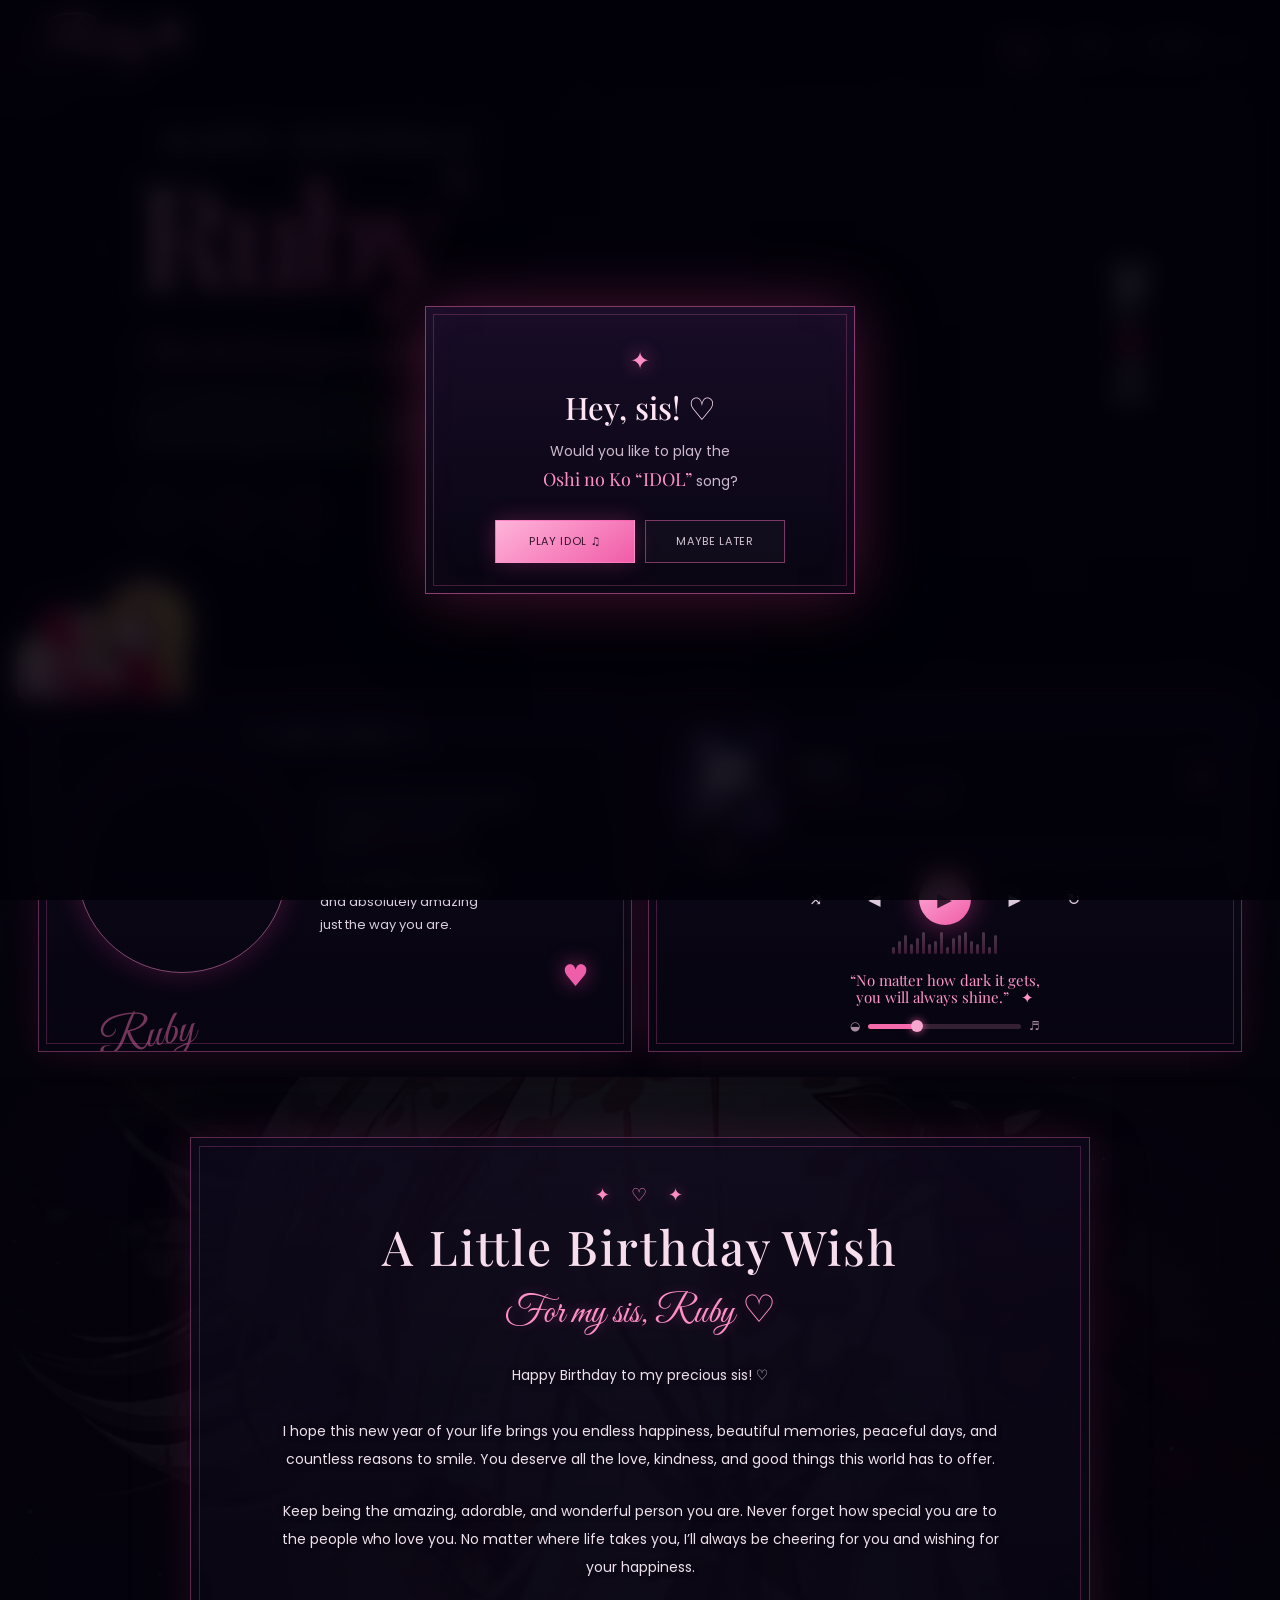
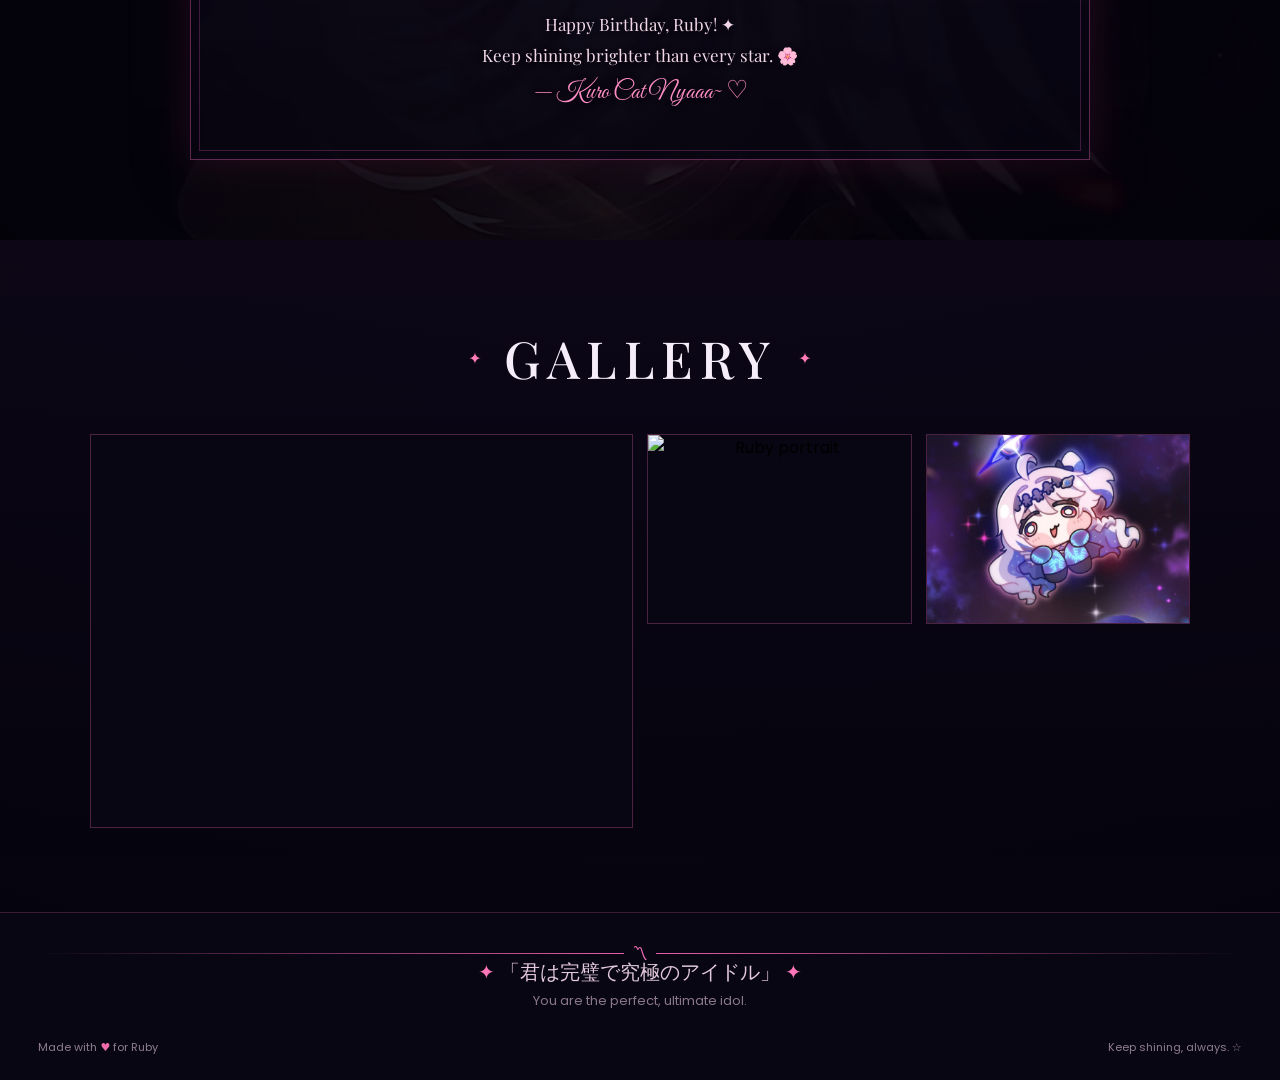
==== commit 4391ac4b: "Rename birthday.html to index.html" ====
--- a/index.html
+++ b/index.html
@@ -1,55 +1,250 @@
-
 <!DOCTYPE html>
 <html lang="en">
 <head>
-<meta charset="UTF-8">
-<meta name="viewport" content="width=device-width,initial-scale=1.0">
-<meta name="theme-color" content="#111014">
-<title>Ruby Hoshino ✦ Oshi no Ko</title>
-<link rel="preconnect" href="https://fonts.googleapis.com">
-<link rel="preconnect" href="https://fonts.gstatic.com" crossorigin>
-<link href="https://fonts.googleapis.com/css2?family=Cormorant+Garamond:wght@500;600;700&family=Playfair+Display:wght@500;600;700&family=Poppins:wght@400;500;600;700&display=swap" rel="stylesheet">
-<style>
-*{box-sizing:border-box;margin:0;padding:0}html{scroll-behavior:smooth}body{background:#111014;color:#fff;font-family:Poppins,sans-serif;overflow-x:hidden}a{text-decoration:none;color:inherit}button{font:inherit}
-.page{min-height:100vh;position:relative;overflow:hidden;background:radial-gradient(circle at 52% 45%,rgba(255,75,135,.09),transparent 30%),linear-gradient(110deg,#101014,#17161b 48%,#101014)}
-.page:before{content:"";position:absolute;inset:0;opacity:.16;pointer-events:none;background-image:linear-gradient(rgba(255,255,255,.035) 1px,transparent 1px),linear-gradient(90deg,rgba(255,255,255,.035) 1px,transparent 1px);background-size:80px 80px}
-.page:after{content:"";position:absolute;width:600px;height:600px;right:-240px;bottom:-300px;border-radius:50%;background:rgba(230,35,75,.08);filter:blur(100px)}
-.container{width:min(1180px,calc(100% - 70px));margin:auto;position:relative;z-index:2}
-.header{height:86px;display:flex;align-items:center;justify-content:space-between;border-bottom:1px solid rgba(255,255,255,.08)}
-.header-left,.header-right{display:flex;align-items:center;gap:24px}.menu{width:28px;height:20px;display:flex;flex-direction:column;justify-content:center;gap:6px}.menu span{height:1px;background:#fff;display:block}.menu span:first-child{width:16px}.menu span:last-child{width:10px}.header-line{width:1px;height:18px;background:rgba(255,255,255,.3)}
-.brand{font-size:13px;font-weight:600;letter-spacing:.3px}.brand span{color:#f05a72}.search{width:102px;height:28px;border:1px solid rgba(255,255,255,.4);border-radius:30px;display:flex;align-items:center;padding:0 10px;color:#aaa;font-size:12px}.search:before{content:"";width:8px;height:8px;border:1px solid #fff;border-radius:50%;margin-right:7px}.search:after{content:"";width:4px;height:1px;background:#fff;transform:rotate(45deg);position:absolute;margin-left:10px}.dots{display:flex;gap:3px}.dots i{width:11px;height:11px;border-radius:50%;display:block;background:#eee}.dots i:nth-child(2){background:#ffb3bb}.dots i:nth-child(3){background:#e63350}
-.hero{min-height:calc(100vh - 86px);position:relative}.hero-info{position:absolute;top:55px;left:0;z-index:5}.kicker{font-size:11px;text-transform:uppercase;letter-spacing:3px;color:#c8c4c8;margin-bottom:13px}.hero-title{font-family:"Playfair Display",serif;font-size:64px;line-height:.9;letter-spacing:-2px;font-weight:700}.hero-title span{color:#e72e50}.hero-sub{display:inline-flex;margin-top:18px;padding:8px 17px;border-radius:20px;background:#df2948;font-size:11px;font-weight:600;box-shadow:0 8px 25px rgba(223,41,72,.18)}
-.character-wrap{position:absolute;width:min(620px,58vw);height:calc(100vh - 86px);left:50%;top:0;transform:translateX(-50%);display:flex;align-items:flex-end;justify-content:center;pointer-events:none;z-index:3}.character-glow{position:absolute;width:420px;height:420px;border-radius:50%;background:rgba(235,44,83,.12);filter:blur(70px);bottom:8%}.character{position:relative;width:100%;height:100%;object-fit:contain;object-position:center bottom;filter:drop-shadow(0 20px 35px rgba(0,0,0,.35));z-index:2}
-.voice-info{position:absolute;right:0;top:62px;z-index:5;font-size:10px;color:#ddd;display:flex;gap:25px}.voice-info strong{color:#fff}
-.profile-card{position:absolute;z-index:6;left:0;top:205px;width:365px;min-height:175px;padding:29px 30px;border-radius:18px;background:rgba(250,249,249,.97);color:#19171a;box-shadow:0 25px 55px rgba(0,0,0,.22)}.profile-card:after{content:"";position:absolute;right:-55px;top:0;width:120px;height:100%;opacity:.35;background:radial-gradient(circle at 20% 50%,transparent 0 20%,#ddd 21% 22%,transparent 23% 100%)}.quote-mark{font-family:Georgia,serif;color:#d92543;font-size:50px;font-weight:bold;line-height:.55;margin-bottom:22px}.profile-card p{width:80%;font-size:11px;line-height:1.75;color:#4e4a4d}
-.idol-card{position:absolute;right:0;top:190px;z-index:6;width:250px;min-height:105px;padding:20px 25px;border-radius:15px;background:rgba(250,249,249,.97);color:#19171a;box-shadow:0 20px 45px rgba(0,0,0,.18);overflow:hidden}.idol-card:after{content:"";position:absolute;width:100px;height:100px;right:-15px;top:10px;border-radius:50%;border:13px solid rgba(223,41,72,.09);box-shadow:0 0 0 12px rgba(223,41,72,.04)}.idol-label{font-size:10px;color:#777;margin-bottom:2px}.idol-name{font-family:"Playfair Display",serif;font-size:26px;font-weight:700;color:#dc2948}
-.voice-card{position:absolute;right:0;bottom:95px;width:300px;min-height:138px;padding:20px 22px;background:linear-gradient(135deg,#c91838,#a80f2b);border-radius:15px;z-index:7;overflow:hidden;box-shadow:0 20px 50px rgba(0,0,0,.3)}.voice-card:after{content:"";position:absolute;right:-35px;bottom:-55px;width:150px;height:150px;border-radius:50%;background:rgba(255,255,255,.07)}.voice-title{font-family:"Playfair Display",serif;font-size:15px;margin-bottom:12px}.voice-card p{width:65%;font-size:10px;line-height:1.65;color:#ffe9ee}.voice-character{position:absolute;right:3px;bottom:-2px;width:115px;height:115px;object-fit:contain;z-index:2}
-.tags{position:absolute;left:0;bottom:105px;display:flex;flex-wrap:wrap;gap:9px;max-width:330px;z-index:7}.tag{padding:8px 15px;border-radius:8px;background:#f7f6f7;color:#222;font-size:10px;font-weight:600}.tag.red{background:#dd2947;color:#fff}
-.bottom{position:absolute;left:50%;bottom:28px;transform:translateX(-50%);width:100%;display:flex;justify-content:center;z-index:8}.open{display:inline-flex;align-items:center;gap:12px;padding:12px 24px;border:1px solid rgba(255,255,255,.28);border-radius:30px;background:rgba(255,255,255,.04);backdrop-filter:blur(10px);font-size:10px;letter-spacing:1.5px;transition:.25s}.open:hover{background:#e02b4a;border-color:#e02b4a;transform:translateY(-2px)}
-.side-text{position:absolute;left:-95px;top:48%;transform:rotate(-90deg);color:rgba(255,255,255,.18);font-size:9px;letter-spacing:4px;text-transform:uppercase}.watermark{position:absolute;right:-45px;bottom:25px;font-family:"Playfair Display",serif;font-size:90px;font-weight:700;color:rgba(255,255,255,.025);user-select:none}
-@media(max-width:900px){.container{width:min(100% - 35px,650px)}.hero{min-height:900px}.character-wrap{width:570px;height:760px;top:90px}.hero-info{top:35px}.hero-title{font-size:50px}.voice-info{top:38px;right:0}.profile-card{top:255px;left:0;width:310px}.idol-card{top:250px;right:0;width:205px}.voice-card{bottom:115px;right:0;width:280px}.tags{bottom:115px;left:0;width:260px}}
-@media(max-width:650px){.container{width:calc(100% - 24px)}.header{height:70px}.brand{font-size:11px}.search{display:none}.header-right{gap:10px}.dots i{width:9px;height:9px}.hero{min-height:850px}.hero-info{top:27px;left:8px}.kicker{font-size:8px;letter-spacing:2px}.hero-title{font-size:42px}.hero-sub{font-size:8px;padding:7px 12px}.voice-info{top:29px;right:8px;gap:7px;font-size:7px}.character-wrap{width:100%;height:650px;top:120px}.character{object-position:center bottom}.profile-card{top:455px;left:8px;width:calc(100% - 16px);min-height:135px;padding:20px}.profile-card p{font-size:9px;width:75%}.quote-mark{font-size:38px;margin-bottom:13px}.idol-card{top:570px;right:8px;width:145px;min-height:70px;padding:13px}.idol-label{font-size:7px}.idol-name{font-size:18px}.voice-card{bottom:88px;right:8px;width:220px;min-height:115px;padding:16px}.voice-title{font-size:12px}.voice-card p{font-size:8px}.voice-character{width:90px;height:90px}.tags{left:8px;bottom:90px;max-width:175px;gap:5px}.tag{font-size:7px;padding:6px 10px}.bottom{bottom:20px}.open{font-size:8px;padding:10px 17px}.side-text,.watermark{display:none}}
-@media(prefers-reduced-motion:reduce){html{scroll-behavior:auto}.open{transition:none}}
-</style>
+  <meta charset="utf-8">
+  <meta name="viewport" content="width=device-width, initial-scale=1">
+  <meta name="theme-color" content="#090714">
+  <title>Ruby ✦ Happy Birthday</title>
+  <link rel="preconnect" href="https://fonts.googleapis.com">
+  <link rel="preconnect" href="https://fonts.gstatic.com" crossorigin>
+  <link href="https://fonts.googleapis.com/css2?family=Cormorant+Garamond:wght@400;500;600;700&family=Playfair+Display:wght@400;500;600;700&family=Great+Vibes&family=Poppins:wght@300;400;500;600&display=swap" rel="stylesheet">
+  <link rel="stylesheet" href="styles.css">
 </head>
+
 <body>
-<div class="page"><div class="container">
-<header class="header">
-<div class="header-left"><div class="menu" aria-label="Menu"><span></span><span></span></div><div class="header-line"></div><a class="brand" href="index.html">Oshi no Ko <span>✦</span></a></div>
-<div class="header-right"><div class="search">⌕</div><div class="dots"><i></i><i></i><i></i></div></div>
-</header>
-<main class="hero">
-<div class="hero-info"><div class="kicker">B-Komachi · Idol</div><h1 class="hero-title">Ruby <span>Hoshino</span></h1><div class="hero-sub">SHINE LIKE A STAR ✦</div></div>
-<div class="voice-info"><span>Seiyuu (JP): <strong>Yurie Igoma</strong></span><span>Character: <strong>Ruby Hoshino</strong></span></div>
-<div class="character-wrap"><div class="character-glow"></div><img class="character" src="assets/ruby-main.png" alt="Ruby Hoshino"></div>
-<section class="profile-card"><div class="quote-mark">“</div><p>Ruby Hoshino is a bright and ambitious idol who dreams of standing on the biggest stage. With her sparkling personality and love for performing, she keeps moving forward no matter what.</p></section>
-<section class="idol-card"><div class="idol-label">Group</div><div class="idol-name">B-KOMACHI</div></section>
-<section class="voice-card"><div class="voice-title">Voice · Ruby</div><p>A bright voice, a shining smile, and an idol who refuses to stop chasing her dreams. ☆</p><img class="voice-character" src="assets/ruby-mini.png" alt=""></section>
-<div class="tags"><span class="tag">#rubyhoshino</span><span class="tag">#bkomachi</span><span class="tag red">#oshinoko</span></div>
-<div class="side-text">FOR THE STAR WHO SHINES THE BRIGHTEST</div>
-<div class="watermark">RUBY</div>
-<div class="bottom"><a class="open" href="birthday.html">OPEN YOUR SURPRISE <span>✦</span></a></div>
-</main>
-</div></div>
+  <div id="stars" aria-hidden="true"></div>
+  <div class="cursor-glow" aria-hidden="true"></div>
+
+  <header class="site-header">
+    <a class="brand" href="#home" aria-label="Ruby home"><span>Ruby</span>✦</a>
+
+    <button class="menu-toggle" id="menuToggle" aria-label="Open menu" aria-expanded="false" aria-controls="mainNav">
+      <span></span><span></span><span></span>
+    </button>
+
+    <nav class="nav" id="mainNav" aria-label="Primary">
+      <a href="#home" class="active">HOME</a>
+      <a href="#about">ABOUT</a>
+      <a href="#gallery">GALLERY</a>
+      <button class="music-nav" id="musicNav" aria-label="Open music controls">♫</button>
+    </nav>
+  </header>
+
+  <main>
+    <section id="home" class="hero section-anchor">
+      <div class="hero-bg">
+        <video class="hero-video" autoplay muted loop playsinline preload="metadata" aria-hidden="true">
+          <source src="assets/hero.mp4" type="video/mp4">
+        </video>
+      </div>
+
+      <div class="hero-vignette"></div>
+
+      <div class="hero-content">
+        <div class="hero-copy">
+          <p class="eyebrow">HAPPY BIRTHDAY</p>
+
+          <h1>Ruby<span class="sparkle">✧</span></h1>
+
+          <p class="script">Shine like the star you were born to be. <span>☆</span></p>
+
+          <p class="hero-note">
+            To the brightest star in our lives.<br>
+            May your year be filled with love, happiness,<br class="desktop-only">
+            and all the things that make you smile.
+          </p>
+
+          <div class="quick-links">
+            <a href="#about" class="diamond" aria-label="About Ruby">♡</a>
+            <button class="diamond" id="quickMusic" aria-label="Play music">♫</button>
+            <a href="#gallery" class="diamond" aria-label="Gallery">✦</a>
+          </div>
+        </div>
+      </div>
+
+      <img class="jp-sign" src="assets/name.png" alt="Ruby name artwork">
+    </section>
+
+    <div class="about-character" aria-hidden="true">
+      <img src="assets/character.png" alt="">
+    </div>
+
+    <section class="dashboard section-anchor" id="about">
+      <div class="panel about-panel">
+        <div class="panel-title">✦ &nbsp;ABOUT RUBY&nbsp; ✦</div>
+
+        <div class="about-grid">
+          <div class="portrait-wrap">
+            <img src="https://cdn.discordapp.com/avatars/1378992137105838175/6e0fdad46f35cf1b37b19c2997560d92.jpg?size=1024" alt="Ruby" loading="eager">
+          </div>
+
+          <div class="about-copy">
+            <p>A kind soul with a heart of gold.<br>You light up every room<br>just like <span>Ruby Hoshino!</span></p>
+            <p>You’re talented, adorable,<br>and absolutely amazing<br>just the way you are.</p>
+          </div>
+        </div>
+
+        <div class="signature">Ruby</div>
+        <div class="heart-float" aria-hidden="true">♥</div>
+      </div>
+
+      <div class="panel player-panel" id="playerPanel">
+        <div class="album-art">
+          <img src="assets/star-train.jpg" alt="Star Train cover art">
+          <span class="album-sheen" aria-hidden="true"></span>
+        </div>
+
+        <div class="track-info">
+          <div class="track-title">IDOL</div>
+          <div class="track-artist">YOASOBI - アイドル (Idol)</div>
+          <button class="track-like" id="likeTrack" aria-label="Favorite track" aria-pressed="false">♥</button>
+        </div>
+
+        <div class="progress-row">
+          <span id="currentTime">0:00</span>
+          <input id="seek" type="range" min="0" max="100" value="0" step="0.1" aria-label="Music progress">
+          <span id="duration">0:00</span>
+        </div>
+
+        <div class="controls">
+          <button aria-label="Shuffle" class="small-control toggle-control" id="shuffleBtn" aria-pressed="false">⤨</button>
+          <button aria-label="Previous" class="small-control" id="prevBtn">◀</button>
+          <button aria-label="Play or pause" class="play-btn" id="playBtn">▶</button>
+          <button aria-label="Next" class="small-control" id="nextBtn">▶</button>
+          <button aria-label="Repeat" class="small-control toggle-control" id="repeatBtn" aria-pressed="false">↻</button>
+        </div>
+
+        <div class="visualizer" id="visualizer" aria-hidden="true">
+          <i style="--i:0"></i><i style="--i:1"></i><i style="--i:2"></i><i style="--i:3"></i>
+          <i style="--i:4"></i><i style="--i:5"></i><i style="--i:6"></i><i style="--i:7"></i>
+          <i style="--i:8"></i><i style="--i:9"></i><i style="--i:10"></i><i style="--i:11"></i>
+          <i style="--i:12"></i><i style="--i:13"></i><i style="--i:14"></i><i style="--i:15"></i>
+          <i style="--i:16"></i><i style="--i:17"></i>
+        </div>
+
+        <div class="quote">
+          “No matter how dark it gets,<br>
+          you will always shine.” &nbsp; ✦
+        </div>
+
+        <div class="volume-row">
+          <span aria-hidden="true">◒</span>
+          <input id="volume" type="range" min="0" max="1" value="0.3" step="0.01" aria-label="Volume">
+          <span aria-hidden="true">♬</span>
+        </div>
+      </div>
+    </section>
+
+    <section id="birthday-message" class="birthday-message-section section-anchor">
+      <div class="birthday-message-card">
+        <div class="birthday-message-stars">✦ &nbsp; ♡ &nbsp; ✦</div>
+        <div class="birthday-message-title">A Little Birthday Wish</div>
+        <div class="birthday-message-script">For my sis, Ruby ♡</div>
+
+        <p>
+          Happy Birthday to my precious sis! ♡<br><br>
+          I hope this new year of your life brings you endless happiness,
+          beautiful memories, peaceful days, and countless reasons to smile.
+          You deserve all the love, kindness, and good things this world has to offer.
+        </p>
+
+        <p>
+          Keep being the amazing, adorable, and wonderful person you are.
+          Never forget how special you are to the people who love you.
+          No matter where life takes you, I’ll always be cheering for you
+          and wishing for your happiness.
+        </p>
+
+        <p class="birthday-final">
+          Happy Birthday, Ruby! ✦<br>
+          Keep shining brighter than every star. 🌸<br>
+          <span>— Kuro Cat Nyaaa~ ♡</span>
+        </p>
+      </div>
+    </section>
+
+    <section id="gallery" class="content-section section-anchor gallery-section">
+      <div class="section-heading">
+        <span>✦</span>
+        <h2>GALLERY</h2>
+        <span>✦</span>
+      </div>
+
+      <div class="gallery-grid">
+        <button class="gallery-item tall" data-lightbox="assets/hero.mp4" data-caption="Ruby — the brightest star" aria-label="View Ruby birthday video">
+          <video src="assets/hero.mp4" muted loop playsinline preload="metadata" aria-label="Ruby birthday hero"></video>
+        </button>
+
+        <button class="gallery-item" data-lightbox="assets/ruby.jpg" data-caption="Ruby" aria-label="View Ruby portrait">
+          <img src="assets/ruby.jpg" alt="Ruby portrait">
+        </button>
+
+        <button class="gallery-item" data-lightbox="assets/star-train.jpg" data-caption="Star Train — B Komachi" aria-label="View Star Train cover">
+          <img src="assets/star-train.jpg" alt="Star Train cover">
+        </button>
+      </div>
+    </section>
+  </main>
+
+  <footer>
+    <div class="footer-line">
+      <span></span>
+      <span>〽</span>
+      <span></span>
+    </div>
+
+    <div class="footer-quote">
+      <span>✦</span>
+      「君は完璧で究極のアイドル」
+      <span>✦</span>
+      <small>You are the perfect, ultimate idol.</small>
+    </div>
+
+    <div class="footer-meta">
+      <span>Made with <b>♥</b> for Ruby</span>
+      <span>Keep shining, always. ☆</span>
+    </div>
+  </footer>
+
+  <audio id="audio" preload="metadata"></audio>
+
+  <div id="musicToast" class="music-toast" role="status" aria-live="polite">
+    Place your music file at <b>assets/music.mp3</b> to activate the player.
+  </div>
+
+  <div class="music-prompt" id="musicPrompt" aria-hidden="true">
+    <div class="music-prompt-card" role="dialog" aria-modal="true" aria-labelledby="musicPromptTitle">
+      <div class="music-prompt-star">✦</div>
+      <h2 id="musicPromptTitle">Hey, sis! ♡</h2>
+      <p>Would you like to play the<br><span>Oshi no Ko “IDOL”</span> song?</p>
+
+      <div class="music-prompt-actions">
+        <button id="musicPromptPlay">PLAY IDOL ♫</button>
+        <button id="musicPromptLater">MAYBE LATER</button>
+      </div>
+    </div>
+  </div>
+
+  <div class="modal" id="lightbox" aria-hidden="true">
+    <button class="modal-close" aria-label="Close">×</button>
+    <div class="modal-media" id="modalMedia"></div>
+    <div class="modal-caption" id="modalCaption"></div>
+  </div>
+
+  <div class="modal" id="characterModal" aria-hidden="true">
+    <button class="modal-close" aria-label="Close">×</button>
+
+    <div class="character-modal-card">
+      <div class="character-modal-media" id="characterModalMedia"></div>
+
+      <div>
+        <h3 id="characterModalName"></h3>
+        <p id="characterModalSub"></p>
+        <p>Favorite character ✦</p>
+      </div>
+    </div>
+  </div>
+
+  <script src="script.js"></script>
 </body>
 </html>
--- a/styles.css
+++ b/styles.css
@@ -0,0 +1,265 @@
+@import url('https://fonts.googleapis.com/css2?family=Cormorant+Garamond:wght@400;500;600;700&family=Playfair+Display:wght@400;500;600;700&family=Great+Vibes&family=Poppins:wght@300;400;500;600&display=swap');
+
+:root{--bg:#060511;--bg2:#0b0717;--ink:#f5eefa;--muted:#b8a6bf;--line:rgba(239,103,181,.37);--pink:#ff69b7;--pink2:#ffb8dd;--panel:rgba(8,6,22,.68);--shadow:0 0 35px rgba(255,64,164,.12);--serif:"Cormorant Garamond",serif;--display:"Playfair Display",serif;--script:"Great Vibes",cursive;--sans:Poppins,system-ui,sans-serif}
+*{box-sizing:border-box;-webkit-tap-highlight-color:transparent;-webkit-touch-callout:none;-webkit-user-select:none;-moz-user-select:none;user-select:none}
+input,textarea{-webkit-user-select:text;-moz-user-select:text;user-select:text}
+html{scroll-behavior:smooth;-webkit-tap-highlight-color:transparent}
+body{margin:0;background:radial-gradient(circle at 50% 20%,#1b102e 0,#080616 42%,#05040d 100%);color:var(--ink);font-family:var(--sans);overflow-x:hidden;-webkit-touch-callout:none;-webkit-user-select:none;user-select:none}
+body.modal-open,body.music-prompt-open{overflow:hidden}
+button,a,input,textarea{font:inherit}
+a{color:inherit;text-decoration:none}
+button{-webkit-tap-highlight-color:transparent;-webkit-touch-callout:none;-webkit-user-select:none;user-select:none}
+
+#stars{position:fixed;inset:0;pointer-events:none;z-index:1;opacity:.75;background-image:radial-gradient(circle,rgba(255,140,214,.8) 0 1px,transparent 1.5px),radial-gradient(circle,rgba(255,255,255,.55) 0 1px,transparent 1.5px);background-size:160px 160px,240px 240px;background-position:20px 10px,110px 70px;animation:drift 20s linear infinite}
+@keyframes drift{to{background-position:180px 170px,20px -90px}}
+.cursor-glow{position:fixed;z-index:2;width:260px;height:260px;border-radius:50%;pointer-events:none;background:radial-gradient(circle,rgba(255,85,183,.10),transparent 68%);transform:translate(-50%,-50%);mix-blend-mode:screen}
+
+.site-header{position:fixed;z-index:20;top:0;left:0;right:0;min-height:82px;padding:0 3.2vw;display:flex;align-items:center;justify-content:space-between;background:linear-gradient(to bottom,rgba(3,2,11,.85),transparent);backdrop-filter:blur(5px)}
+.brand{font:400 3.15rem/1 var(--script);white-space:nowrap;color:var(--pink2);text-shadow:0 0 16px rgba(255,92,184,.75);letter-spacing:.02em}
+.nav{display:flex;align-items:center;gap:30px;height:100%;font:500 12px var(--display);letter-spacing:.04em}
+.nav a,.music-nav{position:relative;color:#f0e8f2;background:none;border:0;cursor:pointer;padding:30px 0 24px;transition:.25s}
+.nav a:hover,.nav a.active,.music-nav:hover{color:var(--pink2);text-shadow:0 0 14px rgba(255,83,183,.55)}
+.nav a::after{content:"";position:absolute;bottom:14px;left:50%;width:28px;height:2px;transform:translateX(-50%) scaleX(0);transform-origin:center;background:var(--pink);box-shadow:0 0 12px var(--pink);opacity:0;transition:transform .28s ease,opacity .28s ease}
+.nav a:hover::after{opacity:.55;transform:translateX(-50%) scaleX(.55)}
+.nav a.active::after{opacity:1;transform:translateX(-50%) scaleX(1)}
+.menu-toggle{display:none;background:none;border:0;color:white;gap:5px;flex-direction:column;padding:9px}
+.menu-toggle span{display:block;width:24px;height:1px;background:#f3d5e8}
+
+.hero{min-height:590px;height:min(78vh,760px);position:relative;overflow:hidden;scroll-margin-top:70px}
+.hero-bg{position:absolute;inset:0;overflow:hidden;background:#070511;z-index:0}
+.hero-video{position:absolute;inset:0;width:100%;height:100%;display:block;object-fit:cover;object-position:center center;filter:saturate(.96) contrast(1.02) brightness(.9);transform:scale(1.01)}
+.hero-vignette{position:absolute;inset:0;background:linear-gradient(90deg,rgba(5,3,13,.72) 0%,rgba(5,3,13,.34) 38%,rgba(5,3,13,.08) 64%,rgba(5,3,13,.2) 100%),linear-gradient(0deg,rgba(5,3,13,.46),transparent 30%)}
+.hero:before{content:"";position:absolute;inset:auto 15% 8% 30%;height:20%;background:radial-gradient(ellipse,rgba(255,72,173,.22),transparent 65%);filter:blur(18px)}
+.hero-content{position:relative;z-index:5;max-width:1536px;height:100%;margin:auto;padding:122px 10.7vw 50px;display:flex;align-items:flex-start}
+.hero-copy{max-width:570px}
+.eyebrow{margin:0 0 0 28px;font:500 clamp(18px,2.1vw,30px) var(--display);letter-spacing:.24em}
+.hero h1{margin:3px 0 0;font:500 clamp(100px,11vw,190px)/1 var(--display);letter-spacing:-.045em;background:linear-gradient(120deg,#fff8ff 0,#ffb0dc 34%,#ff5daf 73%,#fff1fa);-webkit-background-clip:text;background-clip:text;color:transparent;text-shadow:0 0 20px rgba(255,62,170,.3);padding-bottom:.08em;overflow:visible}
+.sparkle{font-size:.26em;vertical-align:top;margin-left:.1em;color:#ffd5eb;filter:drop-shadow(0 0 7px #ff7cba)}
+.script{margin:24px 0 16px;font:400 clamp(25px,2.4vw,38px)/1.05 var(--script);color:#ff95c9;text-shadow:0 0 10px rgba(255,101,187,.35)}
+.script span{font-family:var(--serif);font-size:.75em}
+.hero-note{font:400 clamp(12px,1.1vw,17px)/1.65 var(--sans);color:#d6c7d7;letter-spacing:.02em}
+.quick-links{display:flex;gap:25px;margin-top:32px}
+.diamond{width:48px;height:48px;flex-shrink:0;border:1px solid rgba(255,119,194,.5);background:rgba(16,9,30,.55);transform:rotate(45deg);display:grid;place-items:center;color:#ff8dc7;font-size:19px;cursor:pointer;transition:.28s;text-shadow:0 0 10px rgba(255,102,188,.45)}
+.diamond:hover{transform:rotate(45deg) scale(1.1);background:rgba(255,81,175,.08);box-shadow:0 0 22px rgba(255,80,178,.26)}
+.jp-sign{position:absolute;right:7.7%;top:138px;z-index:5;width:clamp(82px,8vw,120px);height:clamp(230px,31vw,390px);object-fit:contain;object-position:center;filter:drop-shadow(0 0 12px rgba(255,255,255,.16)) drop-shadow(0 0 18px rgba(255,66,176,.18));pointer-events:none}
+
+.about-character{position:relative;z-index:7;width:100%;height:175px;margin-top:-175px;display:flex;justify-content:flex-start;align-items:flex-end;padding-left:18px;pointer-events:none}
+.about-character img{display:block;width:min(210px,20vw);height:auto;max-height:175px;object-fit:contain;transform:translate(0,-5px);filter:drop-shadow(0 0 12px rgba(255,105,183,.35)) drop-shadow(0 10px 20px rgba(0,0,0,.35))}
+
+.dashboard{position:relative;z-index:6;display:grid;grid-template-columns:1fr 1fr;gap:16px;padding:7px 3vw 25px;margin-top:-8px;background:linear-gradient(to bottom,rgba(4,3,11,.15),rgba(4,3,11,.72) 18%,rgba(4,3,11,1) 90%);scroll-margin-top:70px}
+.panel{position:relative;min-width:0;min-height:300px;border:1px solid var(--line);background:linear-gradient(180deg,rgba(16,10,30,.78),rgba(7,5,17,.86));box-shadow:var(--shadow);overflow:hidden}
+.panel:before,.panel:after{content:"";position:absolute;inset:7px;border:1px solid rgba(225,89,173,.14);pointer-events:none}
+.panel-title{position:relative;z-index:2;text-align:center;margin:14px 0 8px;font:600 18px var(--display);letter-spacing:.05em}
+.about-panel{padding:7px 22px 18px}
+.about-grid{display:grid;grid-template-columns:44% 56%;align-items:center;gap:18px;margin-top:16px}
+.portrait-wrap{width:min(210px,100%);aspect-ratio:1;border-radius:50%;overflow:hidden;border:1px solid rgba(255,137,202,.5);box-shadow:0 0 28px rgba(255,64,167,.22);margin:auto}
+.portrait-wrap img{width:100%;height:100%;object-fit:cover;object-position:center}
+.about-copy{font:400 13px/1.75 var(--sans);color:#d9ceda}
+.about-copy p{margin:0 0 10px}
+.about-copy span{color:#ef77b2}
+.signature{font:400 47px var(--script);color:rgba(245,111,181,.46);margin:1px 0 0 34px;transform:rotate(-9deg)}
+.heart-float{position:absolute;right:42px;bottom:52px;font-size:30px;color:#ef5fa9;filter:drop-shadow(0 0 10px rgba(255,64,169,.55))}
+
+.player-panel{padding:22px 24px 14px;display:grid;grid-template-columns:108px minmax(0,1fr);column-gap:18px;align-content:start}
+.album-art{position:relative;width:108px;height:108px;border-radius:12px;overflow:hidden;border:1px solid rgba(255,114,190,.32);box-shadow:0 0 18px rgba(255,85,182,.2);isolation:isolate}
+.album-art:before{content:"";position:absolute;inset:-25%;background:conic-gradient(from 0deg,transparent 0 70%,rgba(255,207,234,.55) 78%,transparent 86%);animation:albumSpin 5s linear infinite;opacity:0;z-index:2;mix-blend-mode:screen}
+.album-sheen{position:absolute;inset:0;background:linear-gradient(110deg,transparent 35%,rgba(255,255,255,.18) 48%,transparent 61%);transform:translateX(-130%);z-index:3;pointer-events:none}
+.album-art img{width:100%;height:100%;object-fit:cover}
+.player-panel.is-playing .album-art{box-shadow:0 0 26px rgba(255,73,177,.34),0 0 55px rgba(255,73,177,.12);animation:albumBreath 2.6s ease-in-out infinite}
+.player-panel.is-playing .album-art:before{opacity:1}
+.player-panel.is-playing .album-sheen{animation:sheen 3.8s ease-in-out infinite}
+.track-info{position:relative;align-self:center;min-width:0;padding-right:24px}
+.track-title{font:600 20px var(--display);letter-spacing:.03em;overflow-wrap:anywhere}
+.track-artist{font-size:12px;color:#d17eae;margin-top:8px}
+.track-like{position:absolute;right:0;top:10px;border:0;background:none;color:#f267ae;font-size:21px;cursor:pointer;transition:.2s}
+.track-like.active{transform:scale(1.25);filter:drop-shadow(0 0 8px #ff6db6)}
+
+.progress-row{grid-column:1/-1;display:grid;grid-template-columns:34px minmax(0,1fr) 34px;gap:10px;align-items:center;margin:14px 0 10px;color:#967d95;font-size:11px}
+input[type=range]{appearance:none;-webkit-appearance:none;display:block;width:100%;min-width:0;height:5px;margin:0;padding:0;border:0;outline:none;border-radius:10px;cursor:pointer;background:transparent}
+input[type=range]::-webkit-slider-runnable-track{height:5px;border:0;border-radius:10px;background:linear-gradient(90deg,#f56aaa 0%,#f56aaa var(--progress,0%),rgba(255,157,209,.18) var(--progress,0%),rgba(255,157,209,.18) 100%)}
+input[type=range]::-moz-range-track{height:5px;border:0;border-radius:10px;background:linear-gradient(90deg,#f56aaa 0%,#f56aaa var(--progress,0%),rgba(255,157,209,.18) var(--progress,0%),rgba(255,157,209,.18) 100%)}
+input[type=range]::-moz-range-progress{height:5px;border:0;border-radius:10px;background:#f56aaa}
+input[type=range]::-webkit-slider-thumb{appearance:none;-webkit-appearance:none;width:12px;height:12px;margin-top:-3.5px;border:0;border-radius:50%;background:#f7a6cf;box-shadow:0 0 9px rgba(255,109,188,.75);cursor:pointer}
+input[type=range]::-moz-range-thumb{width:12px;height:12px;border:0;border-radius:50%;background:#f7a6cf;box-shadow:0 0 9px rgba(255,109,188,.75);cursor:pointer}
+#seek,#volume{--progress:0%}
+#volume{--progress:85%}
+
+.controls{grid-column:1/-1;display:flex;align-items:center;justify-content:center;gap:30px}
+.small-control{border:0;background:none;color:#dcc9da;cursor:pointer;font-size:16px;padding:8px}
+.small-control:hover{color:#ff9dcd}
+.play-btn{position:relative;width:52px;height:52px;flex-shrink:0;border:0;border-radius:50%;background:linear-gradient(145deg,#ffb3db,#f05ca8);color:#3b1832;font-size:19px;cursor:pointer;box-shadow:0 0 28px rgba(255,73,170,.45);transition:.25s}
+.play-btn:hover{transform:scale(1.07)}
+.play-btn:after{content:"";position:absolute;inset:-8px;border:1px solid rgba(255,113,190,.25);border-radius:50%;transform:scale(.86);opacity:0}
+.player-panel.is-playing .play-btn:after{opacity:1;animation:playRing 1.7s ease-out infinite}
+.toggle-control.active{color:#ff9dcd;text-shadow:0 0 12px rgba(255,102,188,.75)}
+
+.visualizer{grid-column:1/-1;height:22px;display:flex;align-items:flex-end;justify-content:center;gap:3px;margin-top:7px;opacity:.24;transition:opacity .3s}
+.visualizer i{display:block;width:3px;height:4px;border-radius:3px;background:linear-gradient(to top,#f15aa9,#ffd2e9);transform-origin:bottom;animation:equalize .75s ease-in-out infinite alternate;animation-delay:calc(var(--i) * -55ms);animation-play-state:paused}
+.player-panel.is-playing .visualizer{opacity:.9}
+.player-panel.is-playing .visualizer i{animation-play-state:running}
+.visualizer i:nth-child(1),.visualizer i:nth-child(10),.visualizer i:nth-child(17){height:7px}
+.visualizer i:nth-child(2),.visualizer i:nth-child(8),.visualizer i:nth-child(14){height:13px}
+.visualizer i:nth-child(3),.visualizer i:nth-child(12),.visualizer i:nth-child(18){height:19px}
+.visualizer i:nth-child(4),.visualizer i:nth-child(7),.visualizer i:nth-child(15){height:10px}
+.visualizer i:nth-child(5),.visualizer i:nth-child(11){height:16px}
+.visualizer i:nth-child(6),.visualizer i:nth-child(9),.visualizer i:nth-child(13),.visualizer i:nth-child(16){height:22px}
+
+@keyframes equalize{from{transform:scaleY(.25)}to{transform:scaleY(1)}}
+@keyframes playRing{0%{transform:scale(.86);opacity:.7}100%{transform:scale(1.45);opacity:0}}
+@keyframes albumBreath{0%,100%{transform:scale(1)}50%{transform:scale(1.018)}}
+@keyframes albumSpin{to{transform:rotate(360deg)}}
+@keyframes sheen{0%,35%{transform:translateX(-130%)}70%,100%{transform:translateX(130%)}}
+
+.quote{grid-column:1/-1;text-align:center;font:400 15px/1.1 var(--display);color:#ff94c9;margin-top:18px}
+.volume-row{grid-column:1/-1;display:flex;gap:8px;align-items:center;max-width:190px;width:100%;margin:12px auto 0;color:#a98b9f;font-size:12px}
+.volume-row input{flex:1}
+
+.birthday-message-section{position:relative;z-index:5;padding:60px 7vw 80px;background:linear-gradient(180deg,rgba(5,3,13,.86),rgba(5,3,13,.72)),linear-gradient(90deg,rgba(5,3,13,.9),rgba(5,3,13,.58) 50%,rgba(5,3,13,.86)),url("assets/birthday-wish.jpg") center/cover no-repeat;box-shadow:inset 0 0 120px rgba(0,0,0,.36)}
+.birthday-message-card{position:relative;max-width:900px;margin:auto;padding:44px 55px;text-align:center;border:1px solid rgba(239,103,181,.37);background:linear-gradient(180deg,rgba(16,10,30,.68),rgba(7,5,17,.78));box-shadow:0 0 35px rgba(255,64,164,.12),0 18px 55px rgba(0,0,0,.28);overflow:hidden;backdrop-filter:blur(2px)}
+.birthday-message-card:before,.birthday-message-card:after{content:"";position:absolute;inset:8px;border:1px solid rgba(225,89,173,.14);pointer-events:none}
+.birthday-message-stars{position:relative;z-index:2;color:#ff8bc4;font:400 18px var(--display);letter-spacing:.12em;text-shadow:0 0 12px rgba(255,91,180,.45)}
+.birthday-message-title{position:relative;z-index:2;margin-top:8px;color:#f8ddec;font:500 clamp(30px,4vw,48px) var(--display);letter-spacing:.04em}
+.birthday-message-script{position:relative;z-index:2;margin-top:8px;color:#ff8fc6;font:400 clamp(27px,3vw,39px) var(--script);text-shadow:0 0 12px rgba(255,101,187,.3)}
+.birthday-message-card p{position:relative;z-index:2;max-width:720px;margin:24px auto 0;color:#eee0eb;font:400 14px/2 var(--sans);text-shadow:0 1px 6px rgba(0,0,0,.3)}
+.birthday-message-card .birthday-final{margin-top:28px;color:#f1d7e7;font:400 17px/1.8 var(--display)}
+.birthday-final span{color:#ff8dc5;font-family:var(--script);font-size:25px}
+
+.content-section{position:relative;z-index:5;padding:84px 7vw;min-height:400px;background:radial-gradient(circle at 50% 30%,rgba(255,75,173,.06),transparent 45%)}
+.section-heading{display:flex;align-items:center;justify-content:center;gap:22px}
+.section-heading h2{margin:0;font:500 clamp(30px,4vw,52px) var(--display);letter-spacing:.13em}
+.section-heading span{color:#ff7cb8}
+.gallery-section{background:linear-gradient(180deg,rgba(255,82,171,.025),transparent)}
+.gallery-grid{max-width:1100px;margin:42px auto 0;display:grid;grid-template-columns:repeat(4,minmax(0,1fr));grid-auto-rows:190px;gap:14px}
+.gallery-item{padding:0;border:1px solid rgba(255,108,189,.28);background:#070612;overflow:hidden;cursor:pointer;position:relative;min-width:0}
+.gallery-item:after{content:"✦";position:absolute;right:12px;top:10px;color:#fff;opacity:0;transition:.2s}
+.gallery-item:hover:after{opacity:1}
+.gallery-item img,.gallery-item video{width:100%;height:100%;object-fit:cover;display:block;transition:.35s}
+.gallery-item:hover img,.gallery-item:hover video{transform:scale(1.05)}
+.gallery-item.tall{grid-column:span 2;grid-row:span 2}
+.gallery-item.tall img,.gallery-item.tall video{object-position:center top}
+
+footer{position:relative;z-index:5;padding:28px 3vw 24px;background:#080613;border-top:1px solid rgba(255,98,179,.22)}
+.footer-line{display:flex;align-items:center;gap:8px;color:#f06eb6}
+.footer-line span:first-child,.footer-line span:last-child{height:1px;flex:1;background:linear-gradient(90deg,transparent,#e75eac)}
+.footer-line span:last-child{background:linear-gradient(90deg,#e75eac,transparent)}
+.footer-quote{text-align:center;font:400 20px var(--display);color:#e3c8dc;margin-top:-9px}
+.footer-quote span{color:#ff76b8}
+.footer-quote small{display:block;color:#8b778b;font:400 13px var(--sans);margin-top:5px}
+.footer-meta{display:flex;justify-content:space-between;gap:20px;color:#8f7d8e;font-size:11px;margin-top:28px}
+.footer-meta b{color:#f26bab}
+
+.music-toast{position:fixed;z-index:100;right:20px;bottom:calc(20px + env(safe-area-inset-bottom,0px));max-width:350px;padding:12px 15px;background:rgba(20,11,30,.97);border:1px solid rgba(255,111,190,.4);box-shadow:0 8px 25px rgba(0,0,0,.4);color:#d8c5d6;font-size:12px;border-radius:8px;opacity:0;visibility:hidden;transform:translateY(15px);pointer-events:none;transition:.25s}
+.music-toast.show{opacity:1;visibility:visible;transform:translateY(0)}
+
+.music-prompt{position:fixed!important;inset:0!important;top:0!important;right:0!important;bottom:0!important;left:0!important;z-index:9999!important;width:100vw!important;height:100vh!important;display:flex!important;align-items:center!important;justify-content:center!important;padding:20px;background:rgba(2,1,9,.86);backdrop-filter:blur(12px);opacity:0;visibility:hidden;pointer-events:none;transition:opacity .25s ease,visibility .25s ease}
+.music-prompt.open{opacity:1;visibility:visible;pointer-events:auto}
+.music-prompt-card{position:relative;width:min(430px,92vw);padding:36px 28px 30px;text-align:center;border:1px solid rgba(255,110,188,.5);background:linear-gradient(180deg,rgba(24,13,39,.99),rgba(8,5,18,.99));box-shadow:0 0 60px rgba(255,69,170,.28),0 20px 70px rgba(0,0,0,.55),inset 0 0 40px rgba(255,87,176,.04);transform:translateY(18px) scale(.96);transition:transform .3s ease}
+.music-prompt.open .music-prompt-card{transform:translateY(0) scale(1)}
+.music-prompt-card:before,.music-prompt-card:after{content:"";position:absolute;inset:7px;border:1px solid rgba(255,105,183,.12);pointer-events:none}
+.music-prompt-star{position:relative;z-index:1;color:#ff8ec5;font-size:24px;text-shadow:0 0 18px rgba(255,87,179,.75);margin-bottom:8px}
+.music-prompt-card h2{position:relative;z-index:1;margin:0;color:#ffe5f3;font:500 31px var(--display)}
+.music-prompt-card p{position:relative;z-index:1;margin:12px 0 25px;color:#cdb9cb;font:400 14px/1.7 var(--sans)}
+.music-prompt-card p span{color:#ff91c7;font-family:var(--display);font-size:18px}
+.music-prompt-actions{position:relative;z-index:1;display:flex;justify-content:center;gap:10px;flex-wrap:wrap}
+.music-prompt-actions button{min-width:140px;padding:12px 17px;border:1px solid rgba(255,112,190,.45);cursor:pointer;font-size:11px;letter-spacing:.06em;transition:.22s}
+#musicPromptPlay{color:#35132b;background:linear-gradient(145deg,#ffb4da,#f05ca8);box-shadow:0 0 22px rgba(255,73,170,.25)}
+#musicPromptPlay:hover{transform:translateY(-2px);box-shadow:0 0 28px rgba(255,73,170,.4)}
+#musicPromptLater{color:#d6c5d4;background:rgba(255,255,255,.025)}
+#musicPromptLater:hover{color:#ff9bca;background:rgba(255,83,177,.07)}
+
+.modal{position:fixed;inset:0;z-index:80;display:grid;place-items:center;background:rgba(1,0,7,.9);backdrop-filter:blur(9px);opacity:0;pointer-events:none;transition:.22s}
+.modal.open{opacity:1;pointer-events:auto}
+.modal-media{max-width:min(90vw,1100px);max-height:78vh;display:grid;place-items:center}
+.modal-media img,.modal-media video{display:block;max-width:100%;max-height:78vh;object-fit:contain;box-shadow:0 0 40px rgba(255,88,175,.15)}
+.modal-caption{position:absolute;bottom:7vh;color:#f3d7e9;font:500 17px var(--display);text-align:center;padding:0 20px}
+.modal-close{position:absolute;right:28px;top:22px;border:0;background:none;color:white;font-size:42px;cursor:pointer;font-weight:200}
+.character-modal-card{width:min(780px,90vw);display:grid;grid-template-columns:1fr 1fr;background:#0a0715;border:1px solid rgba(255,118,192,.35);box-shadow:0 0 55px rgba(255,71,169,.16)}
+.character-modal-media{min-width:0}
+.character-modal-media img,.character-modal-media video{width:100%;height:420px;object-fit:cover;display:block}
+.character-modal-card div{padding:50px 40px;align-self:center}
+.character-modal-card h3{font:500 40px var(--display);margin:0}
+.character-modal-card p{color:#b8a6ba;line-height:1.7}
+.media-fallback{display:grid;place-items:center;width:100%;min-height:200px;color:#b8a6ba;padding:20px;text-align:center}
+.section-anchor{scroll-margin-top:86px}
+
+@media(max-width:1100px){
+.site-header{padding:0 24px}
+.nav{gap:18px}
+.hero-content{padding-left:7vw}
+.jp-sign{right:4vw;top:145px}
+.dashboard{grid-template-columns:1fr 1fr}
+.player-panel{padding:22px 18px 14px}
+.controls{gap:18px}
+.gallery-grid{grid-template-columns:repeat(3,minmax(0,1fr))}
+}
+
+@media(max-width:820px){
+html{font-size:16px}
+body{min-width:0}
+.cursor-glow{display:none}
+.site-header{height:70px;min-height:70px;padding:0 15px;background:linear-gradient(to bottom,rgba(3,2,11,.94),rgba(3,2,11,.35))}
+.brand{font-size:2.25rem}
+.menu-toggle{display:flex}
+.nav{position:absolute;top:70px;left:12px;right:12px;display:none;height:auto;padding:10px 18px 16px;flex-direction:column;align-items:stretch;gap:0;background:rgba(8,5,17,.97);border:1px solid rgba(255,108,188,.22);box-shadow:0 15px 30px rgba(0,0,0,.35)}
+.nav.open{display:flex}
+.nav a,.music-nav{padding:13px 4px;text-align:center}
+.nav a::after{bottom:5px;width:30px}
+.nav a.active::after{display:block}
+.hero{height:660px}
+.hero-video{object-position:60% center}
+.hero-vignette{background:linear-gradient(90deg,rgba(5,3,13,.84),rgba(5,3,13,.44) 62%,rgba(5,3,13,.25)),linear-gradient(0deg,rgba(5,3,13,.75),transparent 45%)}
+.hero-content{padding:125px 28px 40px}
+.hero-copy{max-width:100%}
+.eyebrow{margin-left:3px}
+.hero h1{font-size:102px}
+.hero-note{max-width:460px}
+.jp-sign{top:158px;right:14px;width:74px;height:220px}
+.quick-links{gap:18px}
+.diamond{width:43px;height:43px}
+.about-character{height:145px;margin-top:-145px;justify-content:flex-start;padding-left:10px}
+.about-character img{width:min(180px,40vw);max-height:145px;transform:translate(0,-5px)}
+.dashboard{grid-template-columns:1fr;padding:9px 14px 20px}
+.panel{min-height:auto}
+.about-grid{grid-template-columns:36% 64%;gap:14px}
+.portrait-wrap{width:min(170px,100%)}
+.player-panel{min-height:0;padding:16px 14px 13px;grid-template-columns:82px minmax(0,1fr);column-gap:13px}
+.album-art{width:82px;height:82px;border-radius:10px}
+.track-info{padding-right:23px}
+.track-title{font-size:17px}
+.track-artist{font-size:10px;margin-top:5px}
+.track-like{font-size:18px;top:5px}
+.progress-row{grid-template-columns:30px minmax(0,1fr) 30px;gap:7px;margin:13px 0 9px;font-size:9px}
+.controls{gap:13px}
+.small-control{font-size:14px;padding:7px}
+.play-btn{width:46px;height:46px;font-size:17px}
+.visualizer{height:18px;margin-top:6px}
+.quote{font-size:13px;margin-top:14px}
+.volume-row{max-width:170px;margin-top:10px}
+.birthday-message-section{padding:48px 20px 65px;background:linear-gradient(180deg,rgba(5,3,13,.82),rgba(5,3,13,.7)),linear-gradient(90deg,rgba(5,3,13,.88),rgba(5,3,13,.58) 50%,rgba(5,3,13,.84)),url("assets/birthday-wish.jpg") center/cover no-repeat}
+.birthday-message-card{position:relative;max-width:900px;margin:auto;padding:44px 55px;text-align:center;border:1px solid rgba(239,103,181,.37);background:linear-gradient(180deg,rgba(10,6,20,.42),rgba(7,4,15,.62)),url("assets/birthday-wish.jpg") center/cover no-repeat;box-shadow:0 0 35px rgba(255,64,164,.12);overflow:hidden}
+.birthday-message-stars{font-size:15px}
+.birthday-message-title{font-size:31px}
+.birthday-message-script{font-size:29px}
+.birthday-message-card p{font-size:12px;line-height:1.9}
+.birthday-message-card .birthday-final{font-size:15px}
+.birthday-final span{font-size:23px}
+.content-section{padding:75px 20px}
+.gallery-grid{grid-template-columns:repeat(2,minmax(0,1fr));grid-auto-rows:170px}
+.gallery-item.tall{grid-column:span 2}
+.character-modal-card{grid-template-columns:1fr}
+.character-modal-media img,.character-modal-media video{height:310px}
+.character-modal-card div{padding:28px}
+.footer-quote{font-size:16px}
+.footer-meta{flex-direction:column;align-items:center;text-align:center}
+.music-toast{left:16px;right:16px;bottom:calc(16px + env(safe-area-inset-bottom,0px));max-width:none;text-align:center}
+.music-prompt{padding:16px!important}
+.music-prompt-card{width:min(390px,94vw);padding:30px 20px 25px}
+.music-prompt-card h2{font-size:28px}
+.music-prompt-card p{font-size:13px;margin-bottom:20px}
+.music-prompt-actions{gap:8px}
+.music-prompt-actions button{flex:1;min-width:0;padding:11px 9px}
+}
+
+@media(prefers-reduced-motion:reduce){
+*,*::before,*::after{scroll-behavior:auto!important;animation-duration:.01ms!important;animation-iteration-count:1!important;transition-duration:.01ms!important}
+}
